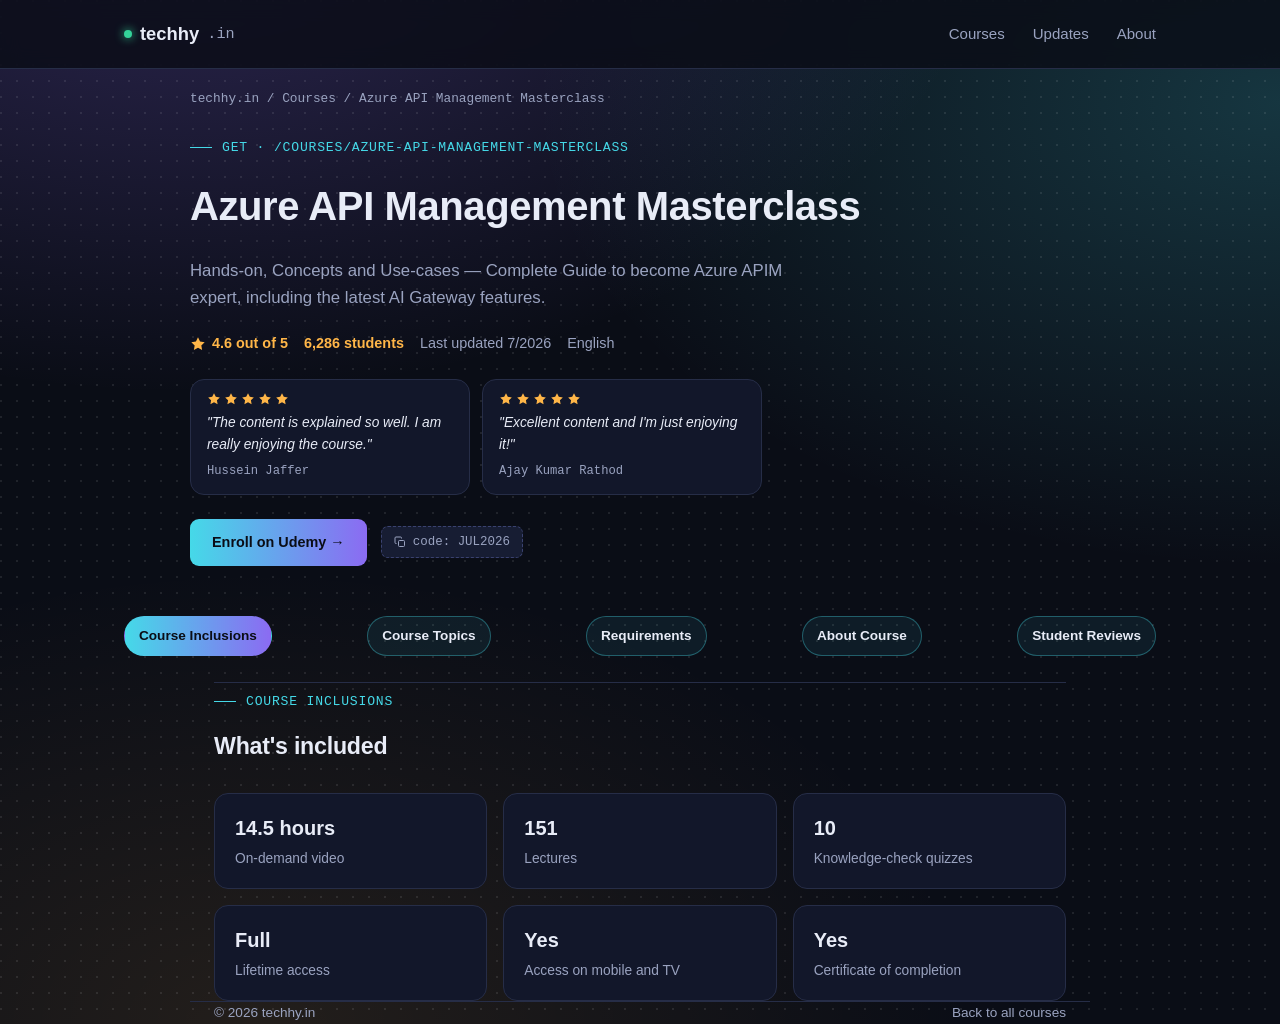
==== courses/azure-api-management-masterclass/index.html @ 26bc7f5a "Improved sub-section UX" ====
<!DOCTYPE html>
<html lang="en">
<head>
<meta charset="UTF-8">
<meta name="viewport" content="width=device-width, initial-scale=1.0">
<title>Azure API Management Masterclass — techhy.in</title>
<meta name="description" content="Hands-on, concepts and use-cases — a complete guide to becoming an Azure APIM expert, including the latest AI Gateway features. 14.5 hours, 151 lectures.">
<meta http-equiv="Content-Security-Policy" content="default-src 'self'; img-src 'self' data:; style-src 'self' 'unsafe-inline' https://fonts.googleapis.com; font-src https://fonts.gstatic.com; script-src 'self'; connect-src 'self' https://formspree.io; form-action 'self' https://formspree.io; frame-ancestors 'none'; base-uri 'self';">
<link rel="preconnect" href="https://fonts.googleapis.com">
<link rel="preconnect" href="https://fonts.gstatic.com" crossorigin>
<link href="https://fonts.googleapis.com/css2?family=Space+Grotesk:wght@500;600;700&family=Inter:wght@400;500;600&family=JetBrains+Mono:wght@400;500;600&display=swap" rel="stylesheet">
<link rel="stylesheet" href="../../assets/course.css">
</head>
<body>

<header>
  <nav class="wrap">
    <a href="../../index.html#top" class="brand"><span class="dot"></span>techhy<span class="path-suffix">.in</span></a>
    <ul class="navlinks">
      <li><a href="../../index.html#courses">Courses</a></li>
      <li><a href="../../index.html#newsletter">Updates</a></li>
      <li><a href="../../index.html#about">About</a></li>
    </ul>
  </nav>
</header>

<div class="wrap breadcrumb">
  <a href="../../index.html">techhy.in</a> / <a href="../../index.html#courses">Courses</a> / Azure API Management Masterclass
</div>

<section class="course-hero wrap">
  <div class="eyebrow">GET · /courses/azure-api-management-masterclass</div>
  <h1>Azure API Management Masterclass</h1>
  <p class="headline">Hands-on, Concepts and Use-cases — Complete Guide to become Azure APIM expert, including the latest AI Gateway features.</p>

  <div class="hero-meta">
    <span class="rating-badge">
      <svg viewBox="0 0 24 24"><path d="M12 2l3.09 6.26L22 9.27l-5 4.87 1.18 6.88L12 17.77l-6.18 3.25L7 14.14 2 9.27l6.91-1.01L12 2z"/></svg>
      4.6 out of 5
    </span>
    <span class="students-badge">6,286 students</span>
    <span>Last updated 7/2026</span>
    <span>English</span>
  </div>

  <div class="hero-reviews">
    <div class="hero-review-chip">
      <div class="review-stars">
        <svg viewBox="0 0 24 24"><path d="M12 2l3.09 6.26L22 9.27l-5 4.87 1.18 6.88L12 17.77l-6.18 3.25L7 14.14 2 9.27l6.91-1.01L12 2z"/></svg>
        <svg viewBox="0 0 24 24"><path d="M12 2l3.09 6.26L22 9.27l-5 4.87 1.18 6.88L12 17.77l-6.18 3.25L7 14.14 2 9.27l6.91-1.01L12 2z"/></svg>
        <svg viewBox="0 0 24 24"><path d="M12 2l3.09 6.26L22 9.27l-5 4.87 1.18 6.88L12 17.77l-6.18 3.25L7 14.14 2 9.27l6.91-1.01L12 2z"/></svg>
        <svg viewBox="0 0 24 24"><path d="M12 2l3.09 6.26L22 9.27l-5 4.87 1.18 6.88L12 17.77l-6.18 3.25L7 14.14 2 9.27l6.91-1.01L12 2z"/></svg>
        <svg viewBox="0 0 24 24"><path d="M12 2l3.09 6.26L22 9.27l-5 4.87 1.18 6.88L12 17.77l-6.18 3.25L7 14.14 2 9.27l6.91-1.01L12 2z"/></svg>
      </div>
      <p class="review-quote">"The content is explained so well. I am really enjoying the course."</p>
      <div class="review-author">Hussein Jaffer</div>
    </div>
    <div class="hero-review-chip">
      <div class="review-stars">
        <svg viewBox="0 0 24 24"><path d="M12 2l3.09 6.26L22 9.27l-5 4.87 1.18 6.88L12 17.77l-6.18 3.25L7 14.14 2 9.27l6.91-1.01L12 2z"/></svg>
        <svg viewBox="0 0 24 24"><path d="M12 2l3.09 6.26L22 9.27l-5 4.87 1.18 6.88L12 17.77l-6.18 3.25L7 14.14 2 9.27l6.91-1.01L12 2z"/></svg>
        <svg viewBox="0 0 24 24"><path d="M12 2l3.09 6.26L22 9.27l-5 4.87 1.18 6.88L12 17.77l-6.18 3.25L7 14.14 2 9.27l6.91-1.01L12 2z"/></svg>
        <svg viewBox="0 0 24 24"><path d="M12 2l3.09 6.26L22 9.27l-5 4.87 1.18 6.88L12 17.77l-6.18 3.25L7 14.14 2 9.27l6.91-1.01L12 2z"/></svg>
        <svg viewBox="0 0 24 24"><path d="M12 2l3.09 6.26L22 9.27l-5 4.87 1.18 6.88L12 17.77l-6.18 3.25L7 14.14 2 9.27l6.91-1.01L12 2z"/></svg>
      </div>
      <p class="review-quote">"Excellent content and I'm just enjoying it!"</p>
      <div class="review-author">Ajay Kumar Rathod</div>
    </div>
  </div>

  <div class="hero-cta">
    <a class="enroll-btn" href="https://udemy.com/azure-api-management-masterclass?couponCode=JUL2026" target="_blank" rel="noopener noreferrer">Enroll on Udemy →</a>
    <button class="coupon-btn" data-copy="JUL2026" type="button" aria-label="Copy coupon code JUL2026">
      <svg viewBox="0 0 24 24" fill="none" stroke="currentColor" stroke-width="2"><rect x="9" y="9" width="12" height="12" rx="2"/><path d="M5 15H4a2 2 0 0 1-2-2V4a2 2 0 0 1 2-2h9a2 2 0 0 1 2 2v1"/></svg>
      code: JUL2026
    </button>
  </div>
</section>

<nav class="quick-links wrap" role="tablist" aria-label="Jump to section">
  <a href="#inclusions" id="tab-inclusions" role="tab" aria-selected="true" data-tab="inclusions">Course Inclusions</a>
  <a href="#content" id="tab-content" role="tab" aria-selected="false" data-tab="content">Course Topics</a>
  <a href="#requirements" id="tab-requirements" role="tab" aria-selected="false" data-tab="requirements">Requirements</a>
  <a href="#description" id="tab-description" role="tab" aria-selected="false" data-tab="description">About Course</a>
  <a href="#reviews" id="tab-reviews" role="tab" aria-selected="false" data-tab="reviews">Student Reviews</a>
</nav>

<div class="wrap"><hr class="section-divider"></div>

<section class="wrap tab-panel" id="inclusions" role="tabpanel" aria-labelledby="tab-inclusions">
  <div class="section-head">
    <div class="eyebrow">course inclusions</div>
    <h2>What's included</h2>
  </div>
  <div class="inclusion-grid">
    <div class="inclusion-card"><div class="value">14.5 hours</div><div class="label">On-demand video</div></div>
    <div class="inclusion-card"><div class="value">151</div><div class="label">Lectures</div></div>
    <div class="inclusion-card"><div class="value">10</div><div class="label">Knowledge-check quizzes</div></div>
    <div class="inclusion-card"><div class="value">Full</div><div class="label">Lifetime access</div></div>
    <div class="inclusion-card"><div class="value">Yes</div><div class="label">Access on mobile and TV</div></div>
    <div class="inclusion-card"><div class="value">Yes</div><div class="label">Certificate of completion</div></div>
  </div>
</section>

<div class="wrap tab-divider"><hr class="section-divider"></div>

<section class="wrap tab-panel" id="content" role="tabpanel" aria-labelledby="tab-content">
  <div class="section-head">
    <div class="eyebrow">course content</div>
    <h2>What you'll go through</h2>
  </div>
  <div class="curriculum-summary">14 sections · 151 lectures · 14.5 hours total length</div>

  <div class="curriculum-list">

    <details class="curriculum-section">
      <summary><span class="title">Course Introduction and Azure Basics</span> <span class="meta">8 lectures · 19min</span></summary>
      <ul class="lecture-list">
        <li><span class="lecture-name">Course Introduction</span><span class="lecture-time">2:26</span></li>
        <li><span class="lecture-name">Slide Downloads</span><span class="lecture-time">0:03</span></li>
        <li><span class="lecture-name">Navigate the course your way</span><span class="lecture-time">1:45</span></li>
        <li><span class="lecture-name">Udemy Player</span><span class="lecture-time">0:45</span></li>
        <li><span class="lecture-name">Azure Basics - Regions and Availability Zones</span><span class="lecture-time">3:19</span></li>
        <li><span class="lecture-name">Azure Resource Hierarchy</span><span class="lecture-time">1:46</span></li>
        <li><span class="lecture-name">Optimize Cloud Costs</span><span class="lecture-time">2:57</span></li>
        <li><span class="lecture-name">Sign up to Azure, set up access and budgets (IMPORTANT)</span><span class="lecture-time">5:31</span></li>
        <li><span class="lecture-name">Knowledge Check: Azure Basics</span><span class="lecture-time">Quiz</span></li>
      </ul>
    </details>

    <details class="curriculum-section">
      <summary><span class="title">API Fundamentals [Optional]</span> <span class="meta">13 lectures · 51min</span></summary>
      <ul class="lecture-list">
        <li><span class="lecture-name">Definition and Analogy</span><span class="lecture-time">3:28</span></li>
        <li><span class="lecture-name">API Vs Web Service</span><span class="lecture-time">1:27</span></li>
        <li><span class="lecture-name">API Types</span><span class="lecture-time">5:13</span></li>
        <li><span class="lecture-name">API Examples</span><span class="lecture-time">2:07</span></li>
        <li><span class="lecture-name">Postman Demo and API Terminologies</span><span class="lecture-time">8:32</span></li>
        <li><span class="lecture-name">HTTP Methods and Idempotence</span><span class="lecture-time">9:08</span></li>
        <li><span class="lecture-name">HTTP Method Comparison</span><span class="lecture-time">1:33</span></li>
        <li><span class="lecture-name">HTTP Status Codes</span><span class="lecture-time">2:37</span></li>
        <li><span class="lecture-name">Understanding REST</span><span class="lecture-time">5:08</span></li>
        <li><span class="lecture-name">[Optional] Generate Google Maps API Key on GCP</span><span class="lecture-time">1:24</span></li>
        <li><span class="lecture-name">Exploring Google Maps API</span><span class="lecture-time">8:04</span></li>
        <li><span class="lecture-name">API Lifecycle and Benefits</span><span class="lecture-time">1:38</span></li>
        <li><span class="lecture-name">Section Summary</span><span class="lecture-time">0:43</span></li>
        <li><span class="lecture-name">Knowledge Check: API Basics</span><span class="lecture-time">Quiz</span></li>
      </ul>
    </details>

    <details class="curriculum-section">
      <summary><span class="title">Getting started with Azure API Management</span> <span class="meta">15 lectures · 1hr 18min</span></summary>
      <ul class="lecture-list">
        <li><span class="lecture-name">Azure APIM Components</span><span class="lecture-time">3:32</span></li>
        <li><span class="lecture-name">Why to use API Management?</span><span class="lecture-time">3:10</span></li>
        <li><span class="lecture-name">Create Azure APIM Service</span><span class="lecture-time">3:57</span></li>
        <li><span class="lecture-name">Import and test our first API</span><span class="lecture-time">5:32</span></li>
        <li><span class="lecture-name">IMPORTANT UPDATE on Demo Conference</span><span class="lecture-time">4:18</span></li>
        <li><span class="lecture-name">API Subscriptions and Products</span><span class="lecture-time">10:43</span></li>
        <li><span class="lecture-name">Explore Products, Operations and Definitions</span><span class="lecture-time">5:58</span></li>
        <li><span class="lecture-name">Design-first approach with Petstore Swagger Specs</span><span class="lecture-time">8:53</span></li>
        <li><span class="lecture-name">Mock API Response</span><span class="lecture-time">4:26</span></li>
        <li><span class="lecture-name">API Revisions</span><span class="lecture-time">3:07</span></li>
        <li><span class="lecture-name">API Versions (...and how is it different from Revisions?)</span><span class="lecture-time">5:26</span></li>
        <li><span class="lecture-name">APIM Pricing Tiers</span><span class="lecture-time">2:52</span></li>
        <li><span class="lecture-name">RBAC - Role Based Access Control</span><span class="lecture-time">3:24</span></li>
        <li><span class="lecture-name">Managed Identity (System-assigned & User-defined)</span><span class="lecture-time">8:00</span></li>
        <li><span class="lecture-name">APIM Workspaces</span><span class="lecture-time">4:54</span></li>
        <li><span class="lecture-name">Knowledge Check: API Management Fundamentals</span><span class="lecture-time">Quiz</span></li>
      </ul>
    </details>

    <details class="curriculum-section">
      <summary><span class="title">Backends, Policy Scopes, Debugging, Caching, Exporting</span> <span class="meta">17 lectures · 1hr 39min</span></summary>
      <ul class="lecture-list">
        <li><span class="lecture-name">Key Vault Creation Demo</span><span class="lecture-time">1:53</span></li>
        <li><span class="lecture-name">Named Values, Key Vault, Backend</span><span class="lecture-time">7:38</span></li>
        <li><span class="lecture-name">Backend config for Basic Auth</span><span class="lecture-time">2:13</span></li>
        <li><span class="lecture-name">Add API Manually</span><span class="lecture-time">5:39</span></li>
        <li><span class="lecture-name">Policies: Scopes and inheritance</span><span class="lecture-time">7:22</span></li>
        <li><span class="lecture-name">Policies: Coding basics</span><span class="lecture-time">4:23</span></li>
        <li><span class="lecture-name">Azure CLI, VS Code and Power Shell for APIM</span><span class="lecture-time">6:35</span></li>
        <li><span class="lecture-name">Importing App Service</span><span class="lecture-time">3:56</span></li>
        <li><span class="lecture-name">Importing SOAP API</span><span class="lecture-time">5:31</span></li>
        <li><span class="lecture-name">Importing Azure Functions</span><span class="lecture-time">6:26</span></li>
        <li><span class="lecture-name">Importing Logic App</span><span class="lecture-time">3:24</span></li>
        <li><span class="lecture-name">Debugging with Legacy Tracing</span><span class="lecture-time">11:33</span></li>
        <li><span class="lecture-name">Debugging with Advanced Tracing</span><span class="lecture-time">9:59</span></li>
        <li><span class="lecture-name">Caching - Internal Cache</span><span class="lecture-time">6:15</span></li>
        <li><span class="lecture-name">Caching - External Redis Cache with Advanced Caching Policy</span><span class="lecture-time">13:09</span></li>
        <li><span class="lecture-name">Export APIs</span><span class="lecture-time">2:12</span></li>
        <li><span class="lecture-name">Celebrate your milestone!!</span><span class="lecture-time">0:37</span></li>
        <li><span class="lecture-name">Knowledge Check: API Management Modern Features</span><span class="lecture-time">Quiz</span></li>
      </ul>
    </details>

    <details class="curriculum-section">
      <summary><span class="title">API Security and Developer Portal</span> <span class="meta">18 lectures · 1hr 52min</span></summary>
      <ul class="lecture-list">
        <li><span class="lecture-name">Refresher - Understand OAuth2 Flows</span><span class="lecture-time">7:41</span></li>
        <li><span class="lecture-name">Roadmap to Azure AD Setup Part1</span><span class="lecture-time">5:57</span></li>
        <li><span class="lecture-name">Roadmap to Azure AD Setup Part2</span><span class="lecture-time">4:50</span></li>
        <li><span class="lecture-name">Secure API with JWT using Entra ID (Azure AD)</span><span class="lecture-time">14:08</span></li>
        <li><span class="lecture-name">Developer Portal - Essential Setup in under 15 minutes!</span><span class="lecture-time">12:03</span></li>
        <li><span class="lecture-name">Developer Portal - Access Control</span><span class="lecture-time">2:54</span></li>
        <li><span class="lecture-name">Roadmap to OAuth2 Server Config for Test Console</span><span class="lecture-time">4:32</span></li>
        <li><span class="lecture-name">Azure AD as OAuth2 Server for Test Console</span><span class="lecture-time">6:33</span></li>
        <li><span class="lecture-name">Azure AD B2C as OAuth2 Server for Test Console</span><span class="lecture-time">12:49</span></li>
        <li><span class="lecture-name">Roadmap to OAuth2 Identities for Developer Portal</span><span class="lecture-time">3:12</span></li>
        <li><span class="lecture-name">External User Sign-up/Sign-In with AD B2C Identity</span><span class="lecture-time">9:11</span></li>
        <li><span class="lecture-name">Sign-In with Azure AD Identity</span><span class="lecture-time">5:38</span></li>
        <li><span class="lecture-name">OAuth2 Conclusion: Our Use-Cases and real-world examples</span><span class="lecture-time">1:55</span></li>
        <li><span class="lecture-name">Remove/Mask sensitive information</span><span class="lecture-time">2:46</span></li>
        <li><span class="lecture-name">Client Certificate Authentication - with Backend & APIM</span><span class="lecture-time">9:16</span></li>
        <li><span class="lecture-name">Basic Authentication - with Backend & APIM</span><span class="lecture-time">3:21</span></li>
        <li><span class="lecture-name">CORS in action</span><span class="lecture-time">3:25</span></li>
        <li><span class="lecture-name">API Defender, Protocols & Ciphers</span><span class="lecture-time">1:38</span></li>
        <li><span class="lecture-name">Knowledge Check: Security and Developer Portal</span><span class="lecture-time">Quiz</span></li>
      </ul>
    </details>

    <details class="curriculum-section">
      <summary><span class="title">[NEW] Load Balancers, Circuit Breakers, Credentials Manager</span> <span class="meta">6 lectures · 44min</span></summary>
      <ul class="lecture-list">
        <li><span class="lecture-name">Load Balancer and Circuit Breaker Intro</span><span class="lecture-time">4:46</span></li>
        <li><span class="lecture-name">Create Backend Load Balancer</span><span class="lecture-time">9:48</span></li>
        <li><span class="lecture-name">Create Backend Circuit Breaker</span><span class="lecture-time">6:25</span></li>
        <li><span class="lecture-name">Credential Manager and Microsoft Graph Intro</span><span class="lecture-time">7:36</span></li>
        <li><span class="lecture-name">Configure Credentials Manager</span><span class="lecture-time">7:36</span></li>
        <li><span class="lecture-name">Microsoft Graph as Backend API</span><span class="lecture-time">8:06</span></li>
      </ul>
    </details>

    <details class="curriculum-section">
      <summary><span class="title">Networking</span> <span class="meta">9 lectures · 57min</span></summary>
      <ul class="lecture-list">
        <li><span class="lecture-name">Overview - Networking options illustrated</span><span class="lecture-time">11:03</span></li>
        <li><span class="lecture-name">Deploy to External VNet</span><span class="lecture-time">9:03</span></li>
        <li><span class="lecture-name">Deploy to Internal VNet</span><span class="lecture-time">10:30</span></li>
        <li><span class="lecture-name">Integrate Application Gateway with Internal VNet</span><span class="lecture-time">8:47</span></li>
        <li><span class="lecture-name">DDoS Protection for APIM</span><span class="lecture-time">3:04</span></li>
        <li><span class="lecture-name">IMPORTANT: Delete DDoS Plan</span><span class="lecture-time">0:10</span></li>
        <li><span class="lecture-name">Private Endpoint for VNet Connectivity</span><span class="lecture-time">6:34</span></li>
        <li><span class="lecture-name">Configure Azure Front Door</span><span class="lecture-time">7:29</span></li>
        <li><span class="lecture-name">Section-6 Cleanup</span><span class="lecture-time">0:26</span></li>
        <li><span class="lecture-name">Knowledge Check: Networking</span><span class="lecture-time">Quiz</span></li>
      </ul>
    </details>

    <details class="curriculum-section">
      <summary><span class="title">APIOps - DevOps for APIs</span> <span class="meta">12 lectures · 1hr 51min</span></summary>
      <ul class="lecture-list">
        <li><span class="lecture-name">APIOps Overview - Scenarios, Architecture & Prerequisites</span><span class="lecture-time">6:55</span></li>
        <li><span class="lecture-name">Initial Workflow Setup for GitHub</span><span class="lecture-time">16:10</span></li>
        <li><span class="lecture-name">Extractor Tool</span><span class="lecture-time">8:03</span></li>
        <li><span class="lecture-name">Publisher Tool</span><span class="lecture-time">6:00</span></li>
        <li><span class="lecture-name">Environment Config - Named Values & Secrets</span><span class="lecture-time">20:53</span></li>
        <li><span class="lecture-name">Environment Config - Backends</span><span class="lecture-time">14:55</span></li>
        <li><span class="lecture-name">Environment Config - Loggers</span><span class="lecture-time">14:06</span></li>
        <li><span class="lecture-name">Environment Config - APIs & Diagnostics</span><span class="lecture-time">8:32</span></li>
        <li><span class="lecture-name">Extractor Config: Extract Specific APIs</span><span class="lecture-time">5:48</span></li>
        <li><span class="lecture-name">APIOps Approach for Multiple Teams</span><span class="lecture-time">3:44</span></li>
        <li><span class="lecture-name">APIOPs for Code-first Scenario using IDE (VSCode)</span><span class="lecture-time">5:57</span></li>
        <li><span class="lecture-name">Section-7 Cleanup</span><span class="lecture-time">0:16</span></li>
        <li><span class="lecture-name">Knowledge Check: APIOps</span><span class="lecture-time">Quiz</span></li>
      </ul>
    </details>

    <details class="curriculum-section">
      <summary><span class="title">Resiliency, Disaster Recovery, Custom Domain</span> <span class="meta">14 lectures · 55min</span></summary>
      <ul class="lecture-list">
        <li><span class="lecture-name">Capacity and Auto-Scaling</span><span class="lecture-time">8:26</span></li>
        <li><span class="lecture-name">Platform Releases and Updates</span><span class="lecture-time">5:25</span></li>
        <li><span class="lecture-name">Fault Tolerance</span><span class="lecture-time">3:20</span></li>
        <li><span class="lecture-name">Zone Redundancy, Multi-region Deployment, Autoscaling</span><span class="lecture-time">7:39</span></li>
        <li><span class="lecture-name">IMPORTANT: DELETE Premium Tier Service</span><span class="lecture-time">0:10</span></li>
        <li><span class="lecture-name">Disaster Recovery (DR)</span><span class="lecture-time">3:03</span></li>
        <li><span class="lecture-name">Postman Collection Download</span><span class="lecture-time">0:08</span></li>
        <li><span class="lecture-name">Azure REST API</span><span class="lecture-time">3:11</span></li>
        <li><span class="lecture-name">Backup APIM Service</span><span class="lecture-time">7:11</span></li>
        <li><span class="lecture-name">Restore APIM Service</span><span class="lecture-time">3:04</span></li>
        <li><span class="lecture-name">Recover deleted service, Compute Platforms</span><span class="lecture-time">5:08</span></li>
        <li><span class="lecture-name">Backend multi-region failover</span><span class="lecture-time">3:06</span></li>
        <li><span class="lecture-name">Custom Domain</span><span class="lecture-time">4:35</span></li>
        <li><span class="lecture-name">Section-8 Cleanup</span><span class="lecture-time">0:07</span></li>
        <li><span class="lecture-name">Knowledge Check: Resiliency, DR and Custom Domain</span><span class="lecture-time">Quiz</span></li>
      </ul>
    </details>

    <details class="curriculum-section">
      <summary><span class="title">API Gateway Containerization with Kubernetes</span> <span class="meta">7 lectures · 38min</span></summary>
      <ul class="lecture-list">
        <li><span class="lecture-name">Overview: Self-hosted Gateway</span><span class="lecture-time">2:17</span></li>
        <li><span class="lecture-name">Container and Kubernetes: Refresher</span><span class="lecture-time">3:31</span></li>
        <li><span class="lecture-name">Run Web Server using Docker: Refresher</span><span class="lecture-time">8:36</span></li>
        <li><span class="lecture-name">Deploy Gateway to Azure Kubernetes Cluster (AKS)</span><span class="lecture-time">9:09</span></li>
        <li><span class="lecture-name">Onboard and test APIs</span><span class="lecture-time">7:45</span></li>
        <li><span class="lecture-name">Support and Shared Responsibilities</span><span class="lecture-time">3:58</span></li>
        <li><span class="lecture-name">Section-9 Cleanup</span><span class="lecture-time">2:25</span></li>
        <li><span class="lecture-name">Knowledge Check: Self-hosted Gateway</span><span class="lecture-time">Quiz</span></li>
      </ul>
    </details>

  </div>
  <p class="curriculum-more">+ 4 more sections (32 more lectures) — <a href="https://udemy.com/azure-api-management-masterclass?couponCode=JUL2026" target="_blank" rel="noopener noreferrer">see the full curriculum on Udemy</a></p>
</section>

<div class="wrap tab-divider"><hr class="section-divider"></div>

<section class="wrap tab-panel" id="requirements" role="tabpanel" aria-labelledby="tab-requirements">
  <div class="section-head">
    <div class="eyebrow">requirements</div>
    <h2>What you need before starting</h2>
  </div>
  <ul class="plain-list">
    <li>Some IT background is recommended, but API/Azure experience is not needed</li>
    <li>This is a low-code cloud service, so coding experience is not required</li>
    <li>Enthusiasm to explore cloud services or learn a new technology</li>
  </ul>
</section>

<div class="wrap tab-divider"><hr class="section-divider"></div>

<section class="wrap tab-panel" id="description" role="tabpanel" aria-labelledby="tab-description">
  <div class="section-head">
    <div class="eyebrow">description</div>
    <h2>About this course</h2>
  </div>
  <div class="desc-content">
    <p><strong>Note that this course doesn't require any prior experience on API, API Gateway or Azure. Necessary basics are covered in the course. Learn the feature-packed Microsoft Azure API Management Service with this HANDS-ON DRIVEN course.</strong></p>
    <p>Azure API Management is Platform-as-a-Service (PaaS) offering from Microsoft which provides <strong>low-code unified cloud platform</strong> for implementing API Gateway on HTTP services and managing complete lifecycle for the APIs.</p>
    <p>This course is carefully structured to make sure it provides a holistic learning journey for ANYONE wanting to explore the numerous configurations, functionalities and use-cases of Azure API Management Service.</p>
    <p><strong>JULY-2026: Major Course Update (22 new lessons) to cover latest AI Gateway, Resiliency and Security Features</strong></p>
    <ul>
      <li>Understand and build your own remote MCP Server from APIs</li>
      <li>Configure and test MCP Server from AI Agents (Cursor, Claude Code)</li>
      <li>Build LLM APIs using new LLM import feature (OpenAI, Gemini, Ollama APIs)</li>
      <li>Improve Resiliency with Load Balancers and Circuit Breakers</li>
      <li>OAuth2 Security required by Backend API? Learn Credential Manager with Microsoft Graph API</li>
      <li>API Centre Customization</li>
      <li>Publishing and exploring API Centre Portal</li>
    </ul>
    <p><strong>New to Azure, Cloud or APIs? No worries.</strong></p>
    <ul>
      <li>Curated for everyone — beginners &amp; experienced</li>
      <li>Covers the necessary Cloud, API and AI fundamentals in dedicated sections and lectures</li>
      <li>Explore Azure APIM essential concepts and features, then organically dive into advanced features and implementations (including AI Gateway) with subsequent sections</li>
    </ul>
    <p><strong>Familiar with Azure and/or APIs but not with API Management? Somewhat familiar with API Management? GOOD!</strong></p>
    <ul>
      <li>Now explore with me all the flavours of this feature-packed API Management Service — go from Beginner/Intermediate to EXPERT!</li>
      <li>To make our APIM Service Implementation and Architecture robust, we'll implement various solutions using other tools and services.</li>
    </ul>
    <p><strong>So join me to implement API Management and also explore some other related services along the way:</strong></p>
    <ul>
      <li>App Registrations, OAuth2 Flows and Azure AD (Microsoft Entra ID) for delegated authentication and security</li>
      <li>Azure Application Gateway, Front Door, Private Endpoint, VNets, NSGs for APIM Networking</li>
      <li>GitHub Actions for APIOps Implementation</li>
      <li>Docker Containers and AKS (Azure Kubernetes Service) for deploying Self-hosted Gateway</li>
      <li>Azure Management REST API for Operations e.g. backup, restore &amp; recovery options</li>
      <li>Azure Key Vault, Managed Identity, Custom Domains, DNS, Blob Storage, VMs etc.</li>
      <li>MCP Servers, OpenAI API, Ollama API, Gemini Interactions API, OpenAI Compatible APIs from Ollama and Gemini</li>
    </ul>
    <p>Microsoft Azure is the fastest growing major Cloud Platform and this API Management offering is one of the most popular and widely used API Management solutions for a variety of IT organizations.</p>
    <p>I've created this course out of my passion for teaching &amp; technology. Having spent 15 years working in enterprise integration and all its flavours (APIs, ETL, EDI, Streaming, MCP, Agent Skills etc.), this service seemed like a good starting point to bring you some crucial aspects of what I've learnt from project implementations in both Integration and Cloud. Happy Learning!!</p>

    <div class="who-for">
      <h3>Who this course is for</h3>
      <ul>
        <li>Software Engineers, Integration Consultants and Technical Leads</li>
        <li>Beginners curious about knowing Cloud, APIs or API Management</li>
        <li>Solutions Architects or Enterprise Architects</li>
        <li>Anyone wanting to broaden their technical horizons</li>
      </ul>
    </div>
  </div>
</section>

<div class="wrap tab-divider"><hr class="section-divider"></div>

<section class="wrap tab-panel" id="reviews" role="tabpanel" aria-labelledby="tab-reviews">
  <div class="section-head">
    <div class="eyebrow">student reviews</div>
    <h2>What students are saying</h2>
    <p>A snapshot from 789 ratings (4.6 average) on Udemy.</p>
  </div>
  <div class="review-grid">
    <div class="review-card">
      <div class="review-stars">
        <svg viewBox="0 0 24 24"><path d="M12 2l3.09 6.26L22 9.27l-5 4.87 1.18 6.88L12 17.77l-6.18 3.25L7 14.14 2 9.27l6.91-1.01L12 2z"/></svg>
        <svg viewBox="0 0 24 24"><path d="M12 2l3.09 6.26L22 9.27l-5 4.87 1.18 6.88L12 17.77l-6.18 3.25L7 14.14 2 9.27l6.91-1.01L12 2z"/></svg>
        <svg viewBox="0 0 24 24"><path d="M12 2l3.09 6.26L22 9.27l-5 4.87 1.18 6.88L12 17.77l-6.18 3.25L7 14.14 2 9.27l6.91-1.01L12 2z"/></svg>
        <svg viewBox="0 0 24 24"><path d="M12 2l3.09 6.26L22 9.27l-5 4.87 1.18 6.88L12 17.77l-6.18 3.25L7 14.14 2 9.27l6.91-1.01L12 2z"/></svg>
        <svg viewBox="0 0 24 24"><path d="M12 2l3.09 6.26L22 9.27l-5 4.87 1.18 6.88L12 17.77l-6.18 3.25L7 14.14 2 9.27l6.91-1.01L12 2z"/></svg>
      </div>
      <p class="review-quote">"Very good teaching."</p>
      <div class="review-author">So Young Yoon · Udemy student</div>
    </div>
    <div class="review-card">
      <div class="review-stars">
        <svg viewBox="0 0 24 24"><path d="M12 2l3.09 6.26L22 9.27l-5 4.87 1.18 6.88L12 17.77l-6.18 3.25L7 14.14 2 9.27l6.91-1.01L12 2z"/></svg>
        <svg viewBox="0 0 24 24"><path d="M12 2l3.09 6.26L22 9.27l-5 4.87 1.18 6.88L12 17.77l-6.18 3.25L7 14.14 2 9.27l6.91-1.01L12 2z"/></svg>
        <svg viewBox="0 0 24 24"><path d="M12 2l3.09 6.26L22 9.27l-5 4.87 1.18 6.88L12 17.77l-6.18 3.25L7 14.14 2 9.27l6.91-1.01L12 2z"/></svg>
        <svg viewBox="0 0 24 24"><path d="M12 2l3.09 6.26L22 9.27l-5 4.87 1.18 6.88L12 17.77l-6.18 3.25L7 14.14 2 9.27l6.91-1.01L12 2z"/></svg>
        <svg viewBox="0 0 24 24"><path d="M12 2l3.09 6.26L22 9.27l-5 4.87 1.18 6.88L12 17.77l-6.18 3.25L7 14.14 2 9.27l6.91-1.01L12 2z"/></svg>
      </div>
      <p class="review-quote">"Very detailed!"</p>
      <div class="review-author">Luis Alberto Reynoso · Udemy student</div>
    </div>
    <div class="review-card">
      <div class="review-stars">
        <svg viewBox="0 0 24 24"><path d="M12 2l3.09 6.26L22 9.27l-5 4.87 1.18 6.88L12 17.77l-6.18 3.25L7 14.14 2 9.27l6.91-1.01L12 2z"/></svg>
        <svg viewBox="0 0 24 24"><path d="M12 2l3.09 6.26L22 9.27l-5 4.87 1.18 6.88L12 17.77l-6.18 3.25L7 14.14 2 9.27l6.91-1.01L12 2z"/></svg>
        <svg viewBox="0 0 24 24"><path d="M12 2l3.09 6.26L22 9.27l-5 4.87 1.18 6.88L12 17.77l-6.18 3.25L7 14.14 2 9.27l6.91-1.01L12 2z"/></svg>
        <svg viewBox="0 0 24 24"><path d="M12 2l3.09 6.26L22 9.27l-5 4.87 1.18 6.88L12 17.77l-6.18 3.25L7 14.14 2 9.27l6.91-1.01L12 2z"/></svg>
        <svg viewBox="0 0 24 24"><path d="M12 2l3.09 6.26L22 9.27l-5 4.87 1.18 6.88L12 17.77l-6.18 3.25L7 14.14 2 9.27l6.91-1.01L12 2z"/></svg>
      </div>
      <p class="review-quote">"Informative lectures."</p>
      <div class="review-author">V RajeshKumar · Udemy student</div>
    </div>
  </div>
</section>

<footer class="wrap">
  <span>© <span id="year"></span> techhy.in</span>
  <span><a href="../../index.html">Back to all courses</a></span>
</footer>

<script src="../../assets/main.js" defer></script>

</body>
</html>
---- assets/course.css ----
/* techhy.in — shared styles for course detail pages */

:root{
  --bg:#0a0d16;
  --panel:#12172a;
  --panel-2:#171d33;
  --border:#262d47;
  --text:#e8ecf7;
  --text-dim:#9aa3c0;
  --cyan:#45d9e8;
  --violet:#8b6bf2;
  --amber:#ffb648;
  --get:#34d399;
  --radius:14px;
}
*{box-sizing:border-box;}
html{scroll-behavior:smooth;}
@media (prefers-reduced-motion: reduce){
  html{scroll-behavior:auto;}
  *{animation-duration:0.001ms !important; transition-duration:0.001ms !important;}
}
body{
  margin:0;
  background:
    radial-gradient(circle at 1px 1px, rgba(255,255,255,0.09) 1.2px, transparent 0) 0 0/16px 16px,
    radial-gradient(ellipse 1300px 800px at 15% -10%, rgba(139,107,242,0.28), transparent 62%),
    radial-gradient(ellipse 1200px 750px at 100% 10%, rgba(69,217,232,0.20), transparent 62%),
    radial-gradient(ellipse 1100px 700px at 20% 100%, rgba(255,182,72,0.10), transparent 65%),
    var(--bg);
  color:var(--text);
  font-family:'Inter', sans-serif;
  line-height:1.6;
  -webkit-font-smoothing:antialiased;
}
h1,h2,h3{
  font-family:'Space Grotesk', sans-serif;
  margin:0 0 0.5em 0;
  letter-spacing:-0.01em;
}
a{color:inherit;}
.mono{font-family:'JetBrains Mono', monospace;}
.wrap{max-width:900px; margin:0 auto; padding:0 24px;}

:focus-visible{
  outline:2px solid var(--cyan);
  outline-offset:3px;
  border-radius:4px;
}

/* NAV (shared with home) */
header{
  position:sticky; top:0; z-index:20;
  background:rgba(10,13,22,0.82);
  backdrop-filter:blur(10px);
  border-bottom:1px solid var(--border);
}
nav.wrap{
  max-width:1080px;
  display:flex; align-items:center; justify-content:space-between;
  height:68px;
}
.brand{
  font-family:'Space Grotesk', sans-serif;
  font-weight:700; font-size:1.15rem;
  text-decoration:none;
  display:flex; align-items:center; gap:8px;
}
.brand .dot{
  width:8px; height:8px; border-radius:50%;
  background:var(--get);
  box-shadow:0 0 10px var(--get);
  flex-shrink:0;
}
.brand .path-suffix{ color:var(--text-dim); font-family:'JetBrains Mono',monospace; font-weight:400; font-size:0.95rem;}
.navlinks{display:flex; gap:28px; list-style:none; margin:0; padding:0;}
.navlinks a{
  text-decoration:none; color:var(--text-dim); font-size:0.94rem; font-weight:500;
  transition:color 0.15s ease;
}
.navlinks a:hover{color:var(--text);}

/* BREADCRUMB */
.breadcrumb{
  padding:20px 0 0;
  font-family:'JetBrains Mono', monospace;
  font-size:0.8rem;
  color:var(--text-dim);
}
.breadcrumb a{text-decoration:none; color:var(--text-dim); transition:color 0.15s ease;}
.breadcrumb a:hover{color:var(--cyan);}

/* COURSE HERO */
.course-hero{padding:28px 0 40px;}
.eyebrow{
  font-family:'JetBrains Mono', monospace;
  color:var(--cyan);
  font-size:0.82rem;
  letter-spacing:0.06em;
  text-transform:uppercase;
  margin-bottom:16px;
  display:flex; align-items:center; gap:10px;
}
.eyebrow::before{
  content:"";
  width:22px; height:1px; background:var(--cyan);
  display:inline-block;
}
.course-hero h1{
  font-size:clamp(1.7rem, 4vw, 2.5rem);
  max-width:760px;
  font-weight:700;
}
.course-hero .headline{
  color:var(--text-dim);
  font-size:1.05rem;
  max-width:640px;
  margin-bottom:20px;
}
.hero-meta{
  display:flex; flex-wrap:wrap; align-items:center; gap:16px;
  margin-bottom:24px;
  font-size:0.9rem;
  color:var(--text-dim);
}
.rating-badge{
  display:inline-flex; align-items:center; gap:6px;
  color:var(--amber);
  font-weight:600;
}
.rating-badge svg{width:16px; height:16px; fill:var(--amber);}
.students-badge{
  color:var(--amber);
  font-weight:700;
}
.hero-reviews{
  display:flex; flex-wrap:wrap; gap:12px;
  margin-bottom:24px;
}
.hero-review-chip{
  display:flex; flex-direction:column; gap:6px;
  background:var(--panel);
  border:1px solid var(--border);
  border-radius:var(--radius);
  padding:12px 16px;
  max-width:280px;
}
.hero-review-chip .review-stars{margin-bottom:0;}
.hero-review-chip .review-quote{
  font-size:0.86rem;
  margin:0;
}
.hero-review-chip .review-author{font-size:0.76rem;}
.hero-cta{display:flex; align-items:center; gap:14px; flex-wrap:wrap;}
.enroll-btn{
  display:inline-flex; align-items:center; gap:8px;
  background:linear-gradient(90deg, var(--cyan), var(--violet));
  color:#0a0d16;
  font-weight:600;
  font-size:0.9rem;
  padding:12px 22px;
  border-radius:9px;
  text-decoration:none;
  white-space:nowrap;
  transition:filter 0.15s ease, transform 0.15s ease;
}
.enroll-btn:hover{filter:brightness(1.08); transform:translateY(-1px);}
.coupon-btn{
  display:inline-flex; align-items:center; gap:7px;
  background:var(--panel-2);
  border:1px dashed #3a4270;
  color:var(--text-dim);
  font-family:'JetBrains Mono', monospace;
  font-size:0.78rem;
  padding:8px 12px;
  border-radius:7px;
  cursor:pointer;
}
.coupon-btn:hover{color:var(--text); border-color:var(--cyan);}
.coupon-btn svg{width:12px; height:12px; flex-shrink:0;}

/* SECTIONS */
section{padding:56px 0; scroll-margin-top:88px;}
.section-divider{
  border:none;
  border-top:1px solid var(--border);
  margin:8px 0;
}
.section-head{margin-bottom:28px;}
.section-head h2{font-size:1.45rem;}
.section-head p{color:var(--text-dim); max-width:600px; margin:8px 0 0;}

/* QUICK LINKS */
.quick-links{
  display:flex; flex-wrap:wrap; gap:10px;
  padding:0 24px 8px;
}
.quick-links a{
  display:inline-flex; align-items:center;
  background:rgba(69,217,232,0.08);
  border:1px solid rgba(69,217,232,0.35);
  color:var(--text);
  font-size:0.85rem;
  font-weight:600;
  padding:8px 14px;
  border-radius:20px;
  text-decoration:none;
  transition:background 0.15s ease, border-color 0.15s ease, transform 0.15s ease;
}
.quick-links a:hover{
  background:linear-gradient(90deg, var(--cyan), var(--violet));
  border-color:transparent;
  color:#0a0d16;
  transform:translateY(-1px);
}
.quick-links a[aria-selected="true"]{
  background:linear-gradient(90deg, var(--cyan), var(--violet));
  border-color:transparent;
  color:#0a0d16;
}

/* TAB PANELS (JS-enhanced quick links) */
.js-tabs .tab-panel{display:none;}
.js-tabs .tab-panel.active{display:block;}
.js-tabs .tab-divider{display:none;}

/* INCLUSIONS */
.inclusion-grid{
  display:grid;
  grid-template-columns:repeat(auto-fit, minmax(220px, 1fr));
  gap:16px;
}
.inclusion-card{
  background:var(--panel);
  border:1px solid var(--border);
  border-radius:var(--radius);
  padding:18px 20px;
}
.inclusion-card .value{
  font-family:'Space Grotesk', sans-serif;
  font-weight:700;
  font-size:1.25rem;
  color:var(--text);
  margin-bottom:4px;
}
.inclusion-card .label{
  color:var(--text-dim);
  font-size:0.86rem;
}

/* CURRICULUM */
.curriculum-summary{
  font-family:'JetBrains Mono', monospace;
  font-size:0.85rem;
  color:var(--text-dim);
  margin-bottom:18px;
}
.curriculum-list{display:flex; flex-direction:column; gap:10px;}
.curriculum-section{
  background:var(--panel);
  border:1px solid var(--border);
  border-radius:var(--radius);
  overflow:hidden;
}
.curriculum-section summary{
  cursor:pointer;
  list-style:none;
  padding:16px 20px;
  display:grid;
  grid-template-columns:1fr auto auto;
  align-items:center;
  gap:12px;
  font-weight:600;
  font-size:0.96rem;
}
.curriculum-section summary::-webkit-details-marker{display:none;}
.curriculum-section summary .title{min-width:0;}
.curriculum-section summary .meta{
  color:var(--text-dim);
  font-family:'JetBrains Mono', monospace;
  font-size:0.78rem;
  font-weight:400;
  white-space:nowrap;
  text-align:right;
}
.curriculum-section summary::after{
  content:"+";
  font-family:'JetBrains Mono', monospace;
  color:var(--cyan);
  font-size:1.1rem;
  flex-shrink:0;
}
.curriculum-section[open] summary::after{content:"–";}
.lecture-list{
  list-style:none;
  margin:0;
  padding:0 20px 16px;
  border-top:1px solid var(--border);
}
.lecture-list li{
  display:grid;
  grid-template-columns:1fr auto;
  align-items:baseline;
  gap:12px;
  padding:9px 0;
  border-bottom:1px solid rgba(38,45,71,0.6);
  font-size:0.88rem;
  color:var(--text-dim);
}
.lecture-list li:last-child{border-bottom:none;}
.lecture-list .lecture-name{color:var(--text); min-width:0;}
.lecture-list .lecture-time{
  font-family:'JetBrains Mono', monospace;
  font-size:0.78rem;
  white-space:nowrap;
  text-align:right;
}
.curriculum-more{
  text-align:center;
  color:var(--text-dim);
  font-size:0.88rem;
  padding:6px 0 0;
}
.curriculum-more a{color:var(--cyan); text-decoration:none;}
.curriculum-more a:hover{text-decoration:underline;}

/* REQUIREMENTS */
.plain-list{
  list-style:none;
  margin:0; padding:0;
  display:flex; flex-direction:column; gap:10px;
}
.plain-list li{
  position:relative;
  padding-left:22px;
  color:var(--text-dim);
  font-size:0.95rem;
}
.plain-list li::before{
  content:"—";
  position:absolute; left:0; top:0;
  color:var(--cyan);
}

/* DESCRIPTION */
.desc-content{color:var(--text-dim); font-size:0.96rem; max-width:720px;}
.desc-content p{margin:0 0 14px;}
.desc-content strong{color:var(--text);}
.desc-content ul{margin:0 0 14px; padding-left:20px;}
.desc-content li{margin-bottom:6px;}
.who-for{
  margin-top:24px;
  padding-top:20px;
  border-top:1px solid var(--border);
}
.who-for h3{font-size:1.05rem; margin-bottom:12px;}

/* REVIEWS */
.review-grid{
  display:grid;
  grid-template-columns:repeat(auto-fit, minmax(240px, 1fr));
  gap:16px;
}
.review-card{
  background:var(--panel);
  border:1px solid var(--border);
  border-radius:var(--radius);
  padding:20px;
}
.review-stars{
  display:flex; gap:3px;
  color:var(--amber);
  margin-bottom:10px;
}
.review-stars svg{width:14px; height:14px; fill:var(--amber);}
.review-quote{color:var(--text); font-size:0.92rem; margin:0 0 14px; font-style:italic;}
.review-author{color:var(--text-dim); font-size:0.82rem; font-family:'JetBrains Mono', monospace;}

/* FOOTER */
footer{
  border-top:1px solid var(--border);
  padding:32px 0;
  color:var(--text-dim);
  font-size:0.85rem;
  display:flex; justify-content:space-between; align-items:center;
  flex-wrap:wrap; gap:10px;
}
footer .mono{color:#4a5178;}
footer a{color:var(--text-dim); text-decoration:none;}
footer a:hover{color:var(--cyan);}

@media (max-width:640px){
  .hero-cta{flex-direction:column; align-items:flex-start;}
  .lecture-list li{grid-template-columns:1fr; gap:2px;}
  .lecture-list .lecture-time{text-align:left;}
  .curriculum-section summary{grid-template-columns:1fr auto; row-gap:4px;}
  .curriculum-section summary .meta{grid-column:1 / -1; text-align:left;}
}
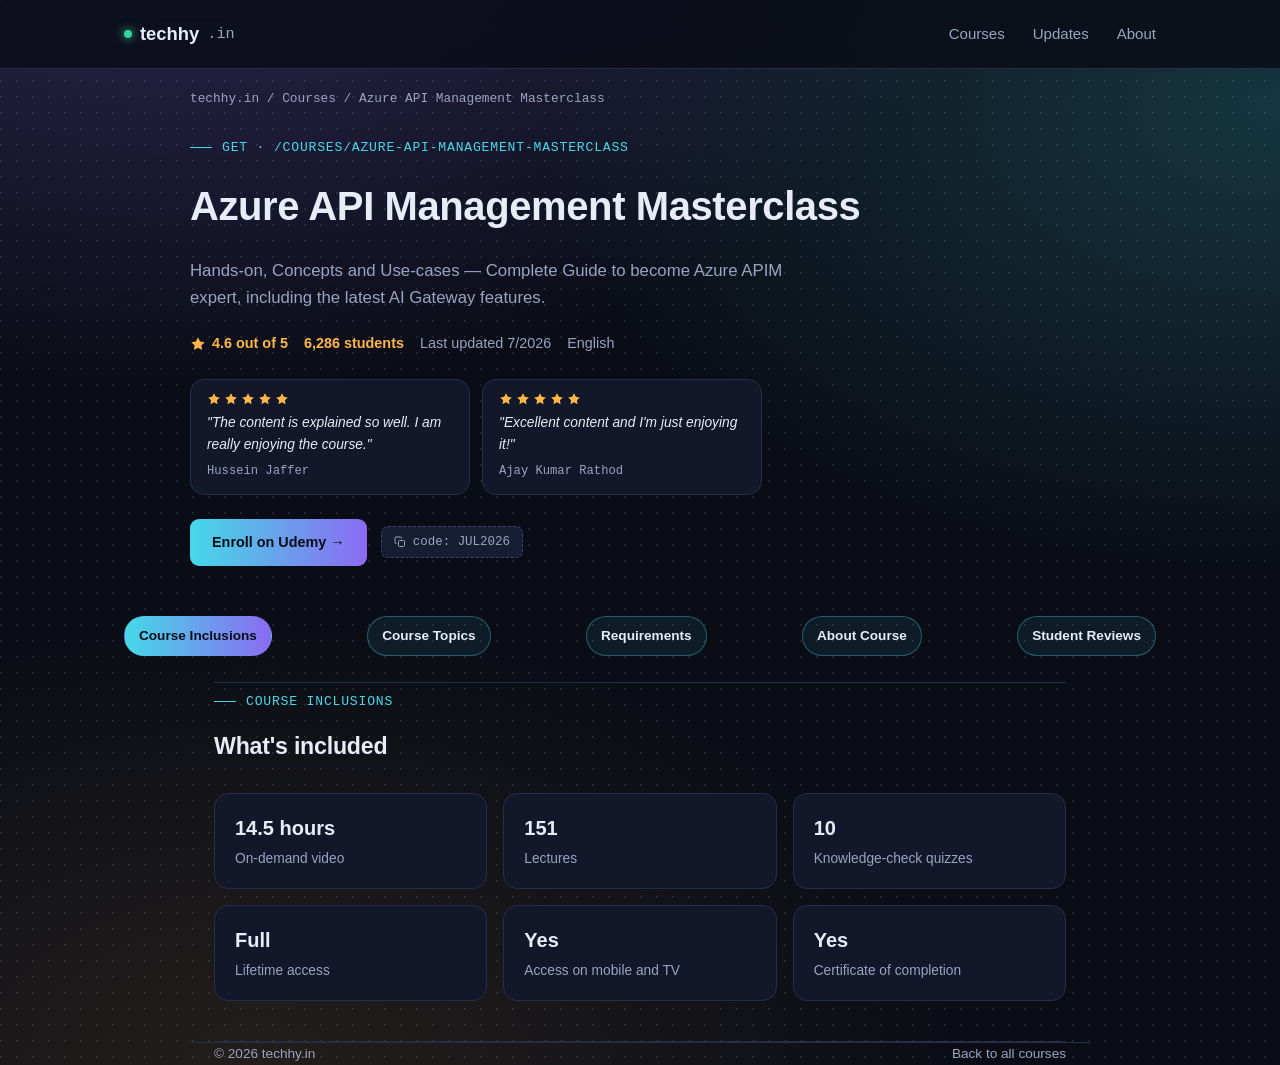
==== commit 651973a1: "fixes for mobile browsers" ====
--- a/courses/azure-api-management-masterclass/index.html
+++ b/courses/azure-api-management-masterclass/index.html
@@ -421,6 +421,8 @@
   </div>
 </section>
 
+<div class="wrap footer-spacer-wrap"><hr class="footer-spacer"></div>
+
 <footer class="wrap">
   <span>© <span id="year"></span> techhy.in</span>
   <span><a href="../../index.html">Back to all courses</a></span>
--- a/assets/course.css
+++ b/assets/course.css
@@ -267,14 +267,16 @@
   padding:16px 20px;
   display:grid;
   grid-template-columns:1fr auto auto;
+  grid-template-areas:"title meta icon";
   align-items:center;
-  gap:12px;
+  column-gap:12px;
   font-weight:600;
   font-size:0.96rem;
 }
 .curriculum-section summary::-webkit-details-marker{display:none;}
-.curriculum-section summary .title{min-width:0;}
+.curriculum-section summary .title{grid-area:title; min-width:0;}
 .curriculum-section summary .meta{
+  grid-area:meta;
   color:var(--text-dim);
   font-family:'JetBrains Mono', monospace;
   font-size:0.78rem;
@@ -283,6 +285,7 @@
   text-align:right;
 }
 .curriculum-section summary::after{
+  grid-area:icon;
   content:"+";
   font-family:'JetBrains Mono', monospace;
   color:var(--cyan);
@@ -376,8 +379,15 @@
 .review-author{color:var(--text-dim); font-size:0.82rem; font-family:'JetBrains Mono', monospace;}
 
 /* FOOTER */
+.footer-spacer{
+  border:none;
+  border-top:1px solid var(--border);
+  margin:0;
+}
+.footer-spacer-wrap{margin-top:40px;}
 footer{
   border-top:1px solid var(--border);
+  margin-top:24px;
   padding:32px 0;
   color:var(--text-dim);
   font-size:0.85rem;
@@ -392,6 +402,12 @@
   .hero-cta{flex-direction:column; align-items:flex-start;}
   .lecture-list li{grid-template-columns:1fr; gap:2px;}
   .lecture-list .lecture-time{text-align:left;}
-  .curriculum-section summary{grid-template-columns:1fr auto; row-gap:4px;}
-  .curriculum-section summary .meta{grid-column:1 / -1; text-align:left;}
-}
+  .curriculum-section summary{
+    grid-template-columns:1fr auto;
+    grid-template-areas:
+      "title icon"
+      "meta  meta";
+    row-gap:4px;
+  }
+  .curriculum-section summary .meta{text-align:left;}
+}
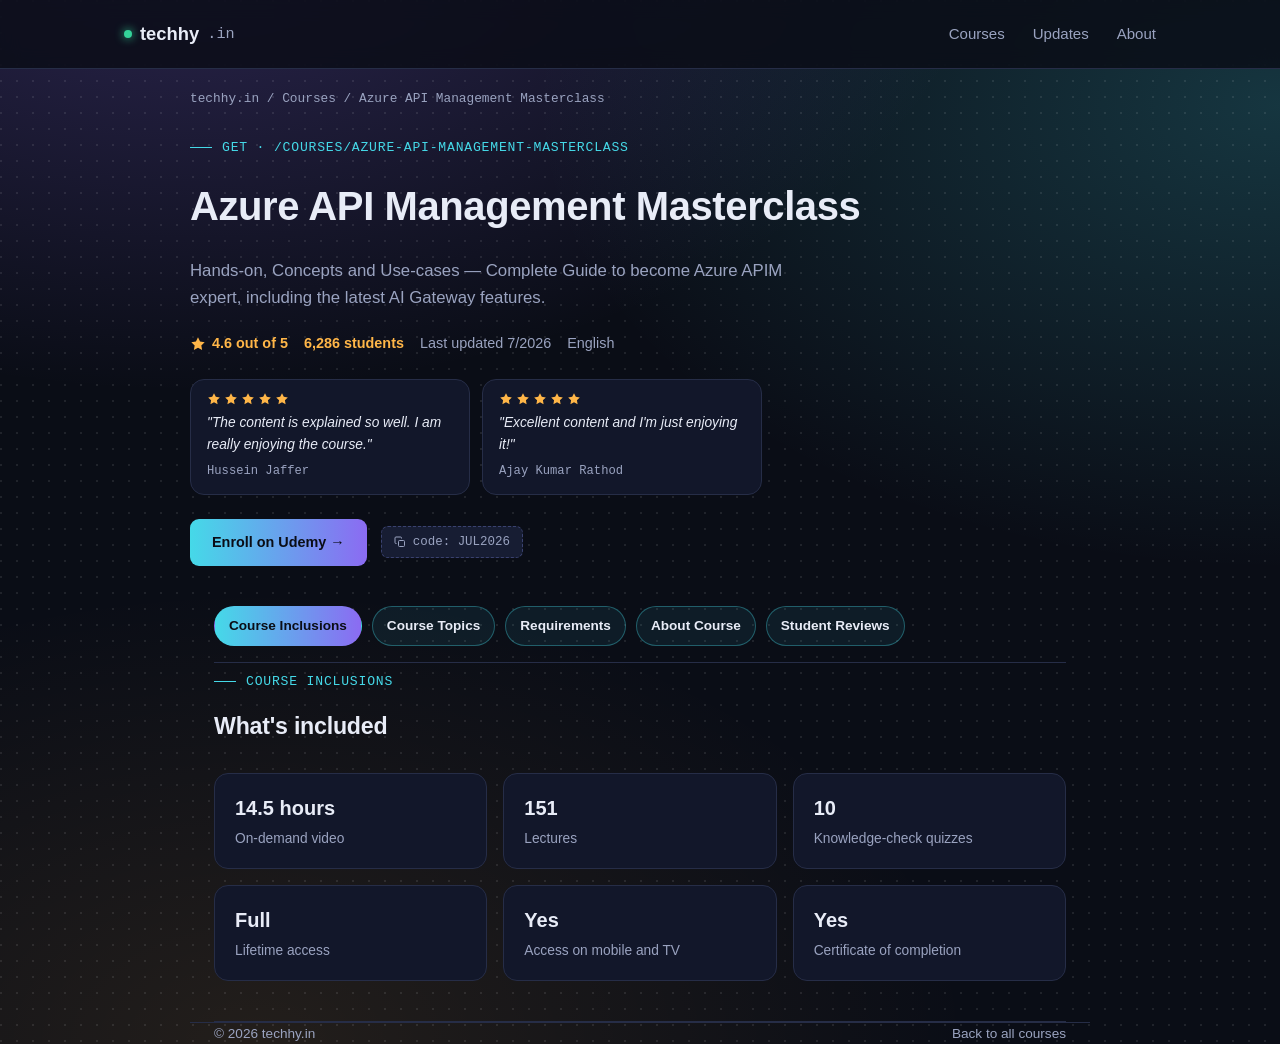
==== commit 3a754851: "fixed .nav coupling for mobile UI" ====
--- a/courses/azure-api-management-masterclass/index.html
+++ b/courses/azure-api-management-masterclass/index.html
@@ -77,7 +77,7 @@
   </div>
 </section>
 
-<nav class="quick-links wrap" role="tablist" aria-label="Jump to section">
+<nav class="quick-links" role="tablist" aria-label="Jump to section">
   <a href="#inclusions" id="tab-inclusions" role="tab" aria-selected="true" data-tab="inclusions">Course Inclusions</a>
   <a href="#content" id="tab-content" role="tab" aria-selected="false" data-tab="content">Course Topics</a>
   <a href="#requirements" id="tab-requirements" role="tab" aria-selected="false" data-tab="requirements">Requirements</a>
--- a/assets/course.css
+++ b/assets/course.css
@@ -192,6 +192,8 @@
 /* QUICK LINKS */
 .quick-links{
   display:flex; flex-wrap:wrap; gap:10px;
+  max-width:900px;
+  margin:0 auto;
   padding:0 24px 8px;
 }
 .quick-links a{
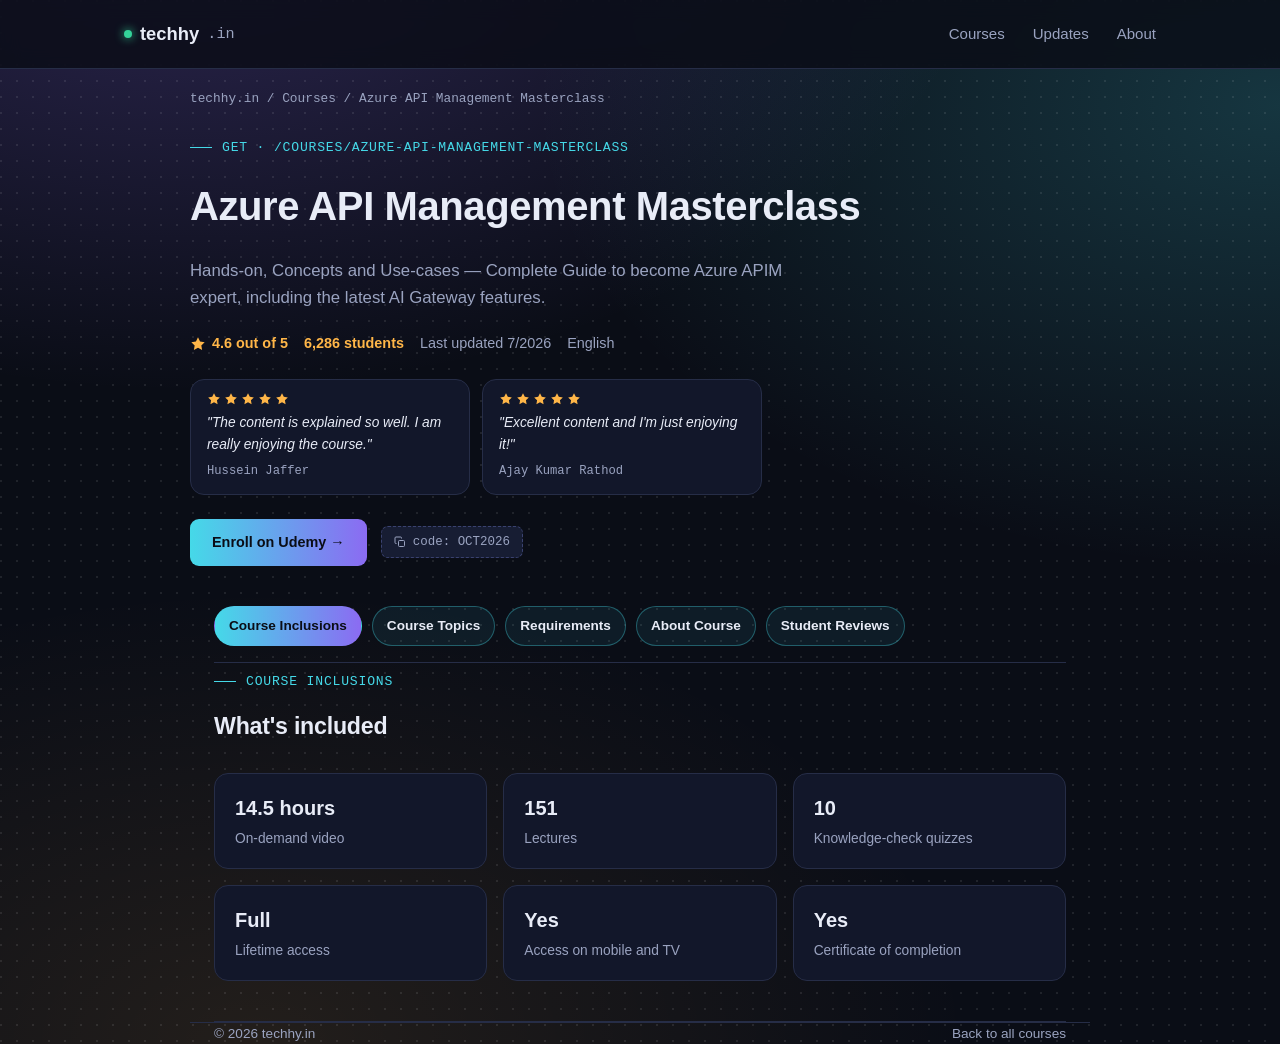
==== commit 8dd4fd90: "updating for MCP course" ====
--- a/courses/azure-api-management-masterclass/index.html
+++ b/courses/azure-api-management-masterclass/index.html
@@ -1,434 +1,621 @@
 <!DOCTYPE html>
 <html lang="en">
+
 <head>
-<meta charset="UTF-8">
-<meta name="viewport" content="width=device-width, initial-scale=1.0">
-<title>Azure API Management Masterclass — techhy.in</title>
-<meta name="description" content="Hands-on, concepts and use-cases — a complete guide to becoming an Azure APIM expert, including the latest AI Gateway features. 14.5 hours, 151 lectures.">
-<meta http-equiv="Content-Security-Policy" content="default-src 'self'; img-src 'self' data:; style-src 'self' 'unsafe-inline' https://fonts.googleapis.com; font-src https://fonts.gstatic.com; script-src 'self'; connect-src 'self' https://formspree.io; form-action 'self' https://formspree.io; frame-ancestors 'none'; base-uri 'self';">
-<link rel="preconnect" href="https://fonts.googleapis.com">
-<link rel="preconnect" href="https://fonts.gstatic.com" crossorigin>
-<link href="https://fonts.googleapis.com/css2?family=Space+Grotesk:wght@500;600;700&family=Inter:wght@400;500;600&family=JetBrains+Mono:wght@400;500;600&display=swap" rel="stylesheet">
-<link rel="stylesheet" href="../../assets/course.css">
+  <meta charset="UTF-8">
+  <meta name="viewport" content="width=device-width, initial-scale=1.0">
+  <title>Azure API Management Masterclass — techhy.in</title>
+  <meta name="description"
+    content="Hands-on, concepts and use-cases — a complete guide to becoming an Azure APIM expert, including the latest AI Gateway features. 14.5 hours, 151 lectures.">
+  <meta http-equiv="Content-Security-Policy"
+    content="default-src 'self'; img-src 'self' data:; style-src 'self' 'unsafe-inline' https://fonts.googleapis.com; font-src https://fonts.gstatic.com; script-src 'self'; connect-src 'self' https://formspree.io; form-action 'self' https://formspree.io; frame-ancestors 'none'; base-uri 'self';">
+  <link rel="preconnect" href="https://fonts.googleapis.com">
+  <link rel="preconnect" href="https://fonts.gstatic.com" crossorigin>
+  <link
+    href="https://fonts.googleapis.com/css2?family=Space+Grotesk:wght@500;600;700&family=Inter:wght@400;500;600&family=JetBrains+Mono:wght@400;500;600&display=swap"
+    rel="stylesheet">
+  <link rel="stylesheet" href="../../assets/course.css">
 </head>
+
 <body>
 
-<header>
-  <nav class="wrap">
-    <a href="../../index.html#top" class="brand"><span class="dot"></span>techhy<span class="path-suffix">.in</span></a>
-    <ul class="navlinks">
-      <li><a href="../../index.html#courses">Courses</a></li>
-      <li><a href="../../index.html#newsletter">Updates</a></li>
-      <li><a href="../../index.html#about">About</a></li>
+  <header>
+    <nav class="wrap">
+      <a href="../../index.html#top" class="brand"><span class="dot"></span>techhy<span
+          class="path-suffix">.in</span></a>
+      <ul class="navlinks">
+        <li><a href="../../index.html#courses">Courses</a></li>
+        <li><a href="../../index.html#newsletter">Updates</a></li>
+        <li><a href="../../index.html#about">About</a></li>
+      </ul>
+    </nav>
+  </header>
+
+  <div class="wrap breadcrumb">
+    <a href="../../index.html">techhy.in</a> / <a href="../../index.html#courses">Courses</a> / Azure API Management
+    Masterclass
+  </div>
+
+  <section class="course-hero wrap">
+    <div class="eyebrow">GET · /courses/azure-api-management-masterclass</div>
+    <h1>Azure API Management Masterclass</h1>
+    <p class="headline">Hands-on, Concepts and Use-cases — Complete Guide to become Azure APIM expert, including the
+      latest AI Gateway features.</p>
+
+    <div class="hero-meta">
+      <span class="rating-badge">
+        <svg viewBox="0 0 24 24">
+          <path d="M12 2l3.09 6.26L22 9.27l-5 4.87 1.18 6.88L12 17.77l-6.18 3.25L7 14.14 2 9.27l6.91-1.01L12 2z" />
+        </svg>
+        4.6 out of 5
+      </span>
+      <span class="students-badge">6,286 students</span>
+      <span>Last updated 7/2026</span>
+      <span>English</span>
+    </div>
+
+    <div class="hero-reviews">
+      <div class="hero-review-chip">
+        <div class="review-stars">
+          <svg viewBox="0 0 24 24">
+            <path d="M12 2l3.09 6.26L22 9.27l-5 4.87 1.18 6.88L12 17.77l-6.18 3.25L7 14.14 2 9.27l6.91-1.01L12 2z" />
+          </svg>
+          <svg viewBox="0 0 24 24">
+            <path d="M12 2l3.09 6.26L22 9.27l-5 4.87 1.18 6.88L12 17.77l-6.18 3.25L7 14.14 2 9.27l6.91-1.01L12 2z" />
+          </svg>
+          <svg viewBox="0 0 24 24">
+            <path d="M12 2l3.09 6.26L22 9.27l-5 4.87 1.18 6.88L12 17.77l-6.18 3.25L7 14.14 2 9.27l6.91-1.01L12 2z" />
+          </svg>
+          <svg viewBox="0 0 24 24">
+            <path d="M12 2l3.09 6.26L22 9.27l-5 4.87 1.18 6.88L12 17.77l-6.18 3.25L7 14.14 2 9.27l6.91-1.01L12 2z" />
+          </svg>
+          <svg viewBox="0 0 24 24">
+            <path d="M12 2l3.09 6.26L22 9.27l-5 4.87 1.18 6.88L12 17.77l-6.18 3.25L7 14.14 2 9.27l6.91-1.01L12 2z" />
+          </svg>
+        </div>
+        <p class="review-quote">"The content is explained so well. I am really enjoying the course."</p>
+        <div class="review-author">Hussein Jaffer</div>
+      </div>
+      <div class="hero-review-chip">
+        <div class="review-stars">
+          <svg viewBox="0 0 24 24">
+            <path d="M12 2l3.09 6.26L22 9.27l-5 4.87 1.18 6.88L12 17.77l-6.18 3.25L7 14.14 2 9.27l6.91-1.01L12 2z" />
+          </svg>
+          <svg viewBox="0 0 24 24">
+            <path d="M12 2l3.09 6.26L22 9.27l-5 4.87 1.18 6.88L12 17.77l-6.18 3.25L7 14.14 2 9.27l6.91-1.01L12 2z" />
+          </svg>
+          <svg viewBox="0 0 24 24">
+            <path d="M12 2l3.09 6.26L22 9.27l-5 4.87 1.18 6.88L12 17.77l-6.18 3.25L7 14.14 2 9.27l6.91-1.01L12 2z" />
+          </svg>
+          <svg viewBox="0 0 24 24">
+            <path d="M12 2l3.09 6.26L22 9.27l-5 4.87 1.18 6.88L12 17.77l-6.18 3.25L7 14.14 2 9.27l6.91-1.01L12 2z" />
+          </svg>
+          <svg viewBox="0 0 24 24">
+            <path d="M12 2l3.09 6.26L22 9.27l-5 4.87 1.18 6.88L12 17.77l-6.18 3.25L7 14.14 2 9.27l6.91-1.01L12 2z" />
+          </svg>
+        </div>
+        <p class="review-quote">"Excellent content and I'm just enjoying it!"</p>
+        <div class="review-author">Ajay Kumar Rathod</div>
+      </div>
+    </div>
+
+    <div class="hero-cta">
+      <a class="enroll-btn" href="https://udemy.com/azure-api-management-masterclass?couponCode=OCT2026" target="_blank"
+        rel="noopener noreferrer">Enroll on Udemy →</a>
+      <button class="coupon-btn" data-copy="OCT2026" type="button" aria-label="Copy coupon code OCT2026">
+        <svg viewBox="0 0 24 24" fill="none" stroke="currentColor" stroke-width="2">
+          <rect x="9" y="9" width="12" height="12" rx="2" />
+          <path d="M5 15H4a2 2 0 0 1-2-2V4a2 2 0 0 1 2-2h9a2 2 0 0 1 2 2v1" />
+        </svg>
+        code: OCT2026
+      </button>
+    </div>
+  </section>
+
+  <nav class="quick-links" role="tablist" aria-label="Jump to section">
+    <a href="#inclusions" id="tab-inclusions" role="tab" aria-selected="true" data-tab="inclusions">Course
+      Inclusions</a>
+    <a href="#content" id="tab-content" role="tab" aria-selected="false" data-tab="content">Course Topics</a>
+    <a href="#requirements" id="tab-requirements" role="tab" aria-selected="false"
+      data-tab="requirements">Requirements</a>
+    <a href="#description" id="tab-description" role="tab" aria-selected="false" data-tab="description">About Course</a>
+    <a href="#reviews" id="tab-reviews" role="tab" aria-selected="false" data-tab="reviews">Student Reviews</a>
+  </nav>
+
+  <div class="wrap">
+    <hr class="section-divider">
+  </div>
+
+  <section class="wrap tab-panel" id="inclusions" role="tabpanel" aria-labelledby="tab-inclusions">
+    <div class="section-head">
+      <div class="eyebrow">course inclusions</div>
+      <h2>What's included</h2>
+    </div>
+    <div class="inclusion-grid">
+      <div class="inclusion-card">
+        <div class="value">14.5 hours</div>
+        <div class="label">On-demand video</div>
+      </div>
+      <div class="inclusion-card">
+        <div class="value">151</div>
+        <div class="label">Lectures</div>
+      </div>
+      <div class="inclusion-card">
+        <div class="value">10</div>
+        <div class="label">Knowledge-check quizzes</div>
+      </div>
+      <div class="inclusion-card">
+        <div class="value">Full</div>
+        <div class="label">Lifetime access</div>
+      </div>
+      <div class="inclusion-card">
+        <div class="value">Yes</div>
+        <div class="label">Access on mobile and TV</div>
+      </div>
+      <div class="inclusion-card">
+        <div class="value">Yes</div>
+        <div class="label">Certificate of completion</div>
+      </div>
+    </div>
+  </section>
+
+  <div class="wrap tab-divider">
+    <hr class="section-divider">
+  </div>
+
+  <section class="wrap tab-panel" id="content" role="tabpanel" aria-labelledby="tab-content">
+    <div class="section-head">
+      <div class="eyebrow">course content</div>
+      <h2>What you'll go through</h2>
+    </div>
+    <div class="curriculum-summary">14 sections · 151 lectures · 14.5 hours total length</div>
+
+    <div class="curriculum-list">
+
+      <details class="curriculum-section">
+        <summary><span class="title">Course Introduction and Azure Basics</span> <span class="meta">8 lectures ·
+            19min</span></summary>
+        <ul class="lecture-list">
+          <li><span class="lecture-name">Course Introduction</span><span class="lecture-time">2:26</span></li>
+          <li><span class="lecture-name">Slide Downloads</span><span class="lecture-time">0:03</span></li>
+          <li><span class="lecture-name">Navigate the course your way</span><span class="lecture-time">1:45</span></li>
+          <li><span class="lecture-name">Udemy Player</span><span class="lecture-time">0:45</span></li>
+          <li><span class="lecture-name">Azure Basics - Regions and Availability Zones</span><span
+              class="lecture-time">3:19</span></li>
+          <li><span class="lecture-name">Azure Resource Hierarchy</span><span class="lecture-time">1:46</span></li>
+          <li><span class="lecture-name">Optimize Cloud Costs</span><span class="lecture-time">2:57</span></li>
+          <li><span class="lecture-name">Sign up to Azure, set up access and budgets (IMPORTANT)</span><span
+              class="lecture-time">5:31</span></li>
+          <li><span class="lecture-name">Knowledge Check: Azure Basics</span><span class="lecture-time">Quiz</span></li>
+        </ul>
+      </details>
+
+      <details class="curriculum-section">
+        <summary><span class="title">API Fundamentals [Optional]</span> <span class="meta">13 lectures · 51min</span>
+        </summary>
+        <ul class="lecture-list">
+          <li><span class="lecture-name">Definition and Analogy</span><span class="lecture-time">3:28</span></li>
+          <li><span class="lecture-name">API Vs Web Service</span><span class="lecture-time">1:27</span></li>
+          <li><span class="lecture-name">API Types</span><span class="lecture-time">5:13</span></li>
+          <li><span class="lecture-name">API Examples</span><span class="lecture-time">2:07</span></li>
+          <li><span class="lecture-name">Postman Demo and API Terminologies</span><span class="lecture-time">8:32</span>
+          </li>
+          <li><span class="lecture-name">HTTP Methods and Idempotence</span><span class="lecture-time">9:08</span></li>
+          <li><span class="lecture-name">HTTP Method Comparison</span><span class="lecture-time">1:33</span></li>
+          <li><span class="lecture-name">HTTP Status Codes</span><span class="lecture-time">2:37</span></li>
+          <li><span class="lecture-name">Understanding REST</span><span class="lecture-time">5:08</span></li>
+          <li><span class="lecture-name">[Optional] Generate Google Maps API Key on GCP</span><span
+              class="lecture-time">1:24</span></li>
+          <li><span class="lecture-name">Exploring Google Maps API</span><span class="lecture-time">8:04</span></li>
+          <li><span class="lecture-name">API Lifecycle and Benefits</span><span class="lecture-time">1:38</span></li>
+          <li><span class="lecture-name">Section Summary</span><span class="lecture-time">0:43</span></li>
+          <li><span class="lecture-name">Knowledge Check: API Basics</span><span class="lecture-time">Quiz</span></li>
+        </ul>
+      </details>
+
+      <details class="curriculum-section">
+        <summary><span class="title">Getting started with Azure API Management</span> <span class="meta">15 lectures ·
+            1hr 18min</span></summary>
+        <ul class="lecture-list">
+          <li><span class="lecture-name">Azure APIM Components</span><span class="lecture-time">3:32</span></li>
+          <li><span class="lecture-name">Why to use API Management?</span><span class="lecture-time">3:10</span></li>
+          <li><span class="lecture-name">Create Azure APIM Service</span><span class="lecture-time">3:57</span></li>
+          <li><span class="lecture-name">Import and test our first API</span><span class="lecture-time">5:32</span></li>
+          <li><span class="lecture-name">IMPORTANT UPDATE on Demo Conference</span><span
+              class="lecture-time">4:18</span></li>
+          <li><span class="lecture-name">API Subscriptions and Products</span><span class="lecture-time">10:43</span>
+          </li>
+          <li><span class="lecture-name">Explore Products, Operations and Definitions</span><span
+              class="lecture-time">5:58</span></li>
+          <li><span class="lecture-name">Design-first approach with Petstore Swagger Specs</span><span
+              class="lecture-time">8:53</span></li>
+          <li><span class="lecture-name">Mock API Response</span><span class="lecture-time">4:26</span></li>
+          <li><span class="lecture-name">API Revisions</span><span class="lecture-time">3:07</span></li>
+          <li><span class="lecture-name">API Versions (...and how is it different from Revisions?)</span><span
+              class="lecture-time">5:26</span></li>
+          <li><span class="lecture-name">APIM Pricing Tiers</span><span class="lecture-time">2:52</span></li>
+          <li><span class="lecture-name">RBAC - Role Based Access Control</span><span class="lecture-time">3:24</span>
+          </li>
+          <li><span class="lecture-name">Managed Identity (System-assigned & User-defined)</span><span
+              class="lecture-time">8:00</span></li>
+          <li><span class="lecture-name">APIM Workspaces</span><span class="lecture-time">4:54</span></li>
+          <li><span class="lecture-name">Knowledge Check: API Management Fundamentals</span><span
+              class="lecture-time">Quiz</span></li>
+        </ul>
+      </details>
+
+      <details class="curriculum-section">
+        <summary><span class="title">Backends, Policy Scopes, Debugging, Caching, Exporting</span> <span class="meta">17
+            lectures · 1hr 39min</span></summary>
+        <ul class="lecture-list">
+          <li><span class="lecture-name">Key Vault Creation Demo</span><span class="lecture-time">1:53</span></li>
+          <li><span class="lecture-name">Named Values, Key Vault, Backend</span><span class="lecture-time">7:38</span>
+          </li>
+          <li><span class="lecture-name">Backend config for Basic Auth</span><span class="lecture-time">2:13</span></li>
+          <li><span class="lecture-name">Add API Manually</span><span class="lecture-time">5:39</span></li>
+          <li><span class="lecture-name">Policies: Scopes and inheritance</span><span class="lecture-time">7:22</span>
+          </li>
+          <li><span class="lecture-name">Policies: Coding basics</span><span class="lecture-time">4:23</span></li>
+          <li><span class="lecture-name">Azure CLI, VS Code and Power Shell for APIM</span><span
+              class="lecture-time">6:35</span></li>
+          <li><span class="lecture-name">Importing App Service</span><span class="lecture-time">3:56</span></li>
+          <li><span class="lecture-name">Importing SOAP API</span><span class="lecture-time">5:31</span></li>
+          <li><span class="lecture-name">Importing Azure Functions</span><span class="lecture-time">6:26</span></li>
+          <li><span class="lecture-name">Importing Logic App</span><span class="lecture-time">3:24</span></li>
+          <li><span class="lecture-name">Debugging with Legacy Tracing</span><span class="lecture-time">11:33</span>
+          </li>
+          <li><span class="lecture-name">Debugging with Advanced Tracing</span><span class="lecture-time">9:59</span>
+          </li>
+          <li><span class="lecture-name">Caching - Internal Cache</span><span class="lecture-time">6:15</span></li>
+          <li><span class="lecture-name">Caching - External Redis Cache with Advanced Caching Policy</span><span
+              class="lecture-time">13:09</span></li>
+          <li><span class="lecture-name">Export APIs</span><span class="lecture-time">2:12</span></li>
+          <li><span class="lecture-name">Celebrate your milestone!!</span><span class="lecture-time">0:37</span></li>
+          <li><span class="lecture-name">Knowledge Check: API Management Modern Features</span><span
+              class="lecture-time">Quiz</span></li>
+        </ul>
+      </details>
+
+      <details class="curriculum-section">
+        <summary><span class="title">API Security and Developer Portal</span> <span class="meta">18 lectures · 1hr
+            52min</span></summary>
+        <ul class="lecture-list">
+          <li><span class="lecture-name">Refresher - Understand OAuth2 Flows</span><span
+              class="lecture-time">7:41</span></li>
+          <li><span class="lecture-name">Roadmap to Azure AD Setup Part1</span><span class="lecture-time">5:57</span>
+          </li>
+          <li><span class="lecture-name">Roadmap to Azure AD Setup Part2</span><span class="lecture-time">4:50</span>
+          </li>
+          <li><span class="lecture-name">Secure API with JWT using Entra ID (Azure AD)</span><span
+              class="lecture-time">14:08</span></li>
+          <li><span class="lecture-name">Developer Portal - Essential Setup in under 15 minutes!</span><span
+              class="lecture-time">12:03</span></li>
+          <li><span class="lecture-name">Developer Portal - Access Control</span><span class="lecture-time">2:54</span>
+          </li>
+          <li><span class="lecture-name">Roadmap to OAuth2 Server Config for Test Console</span><span
+              class="lecture-time">4:32</span></li>
+          <li><span class="lecture-name">Azure AD as OAuth2 Server for Test Console</span><span
+              class="lecture-time">6:33</span></li>
+          <li><span class="lecture-name">Azure AD B2C as OAuth2 Server for Test Console</span><span
+              class="lecture-time">12:49</span></li>
+          <li><span class="lecture-name">Roadmap to OAuth2 Identities for Developer Portal</span><span
+              class="lecture-time">3:12</span></li>
+          <li><span class="lecture-name">External User Sign-up/Sign-In with AD B2C Identity</span><span
+              class="lecture-time">9:11</span></li>
+          <li><span class="lecture-name">Sign-In with Azure AD Identity</span><span class="lecture-time">5:38</span>
+          </li>
+          <li><span class="lecture-name">OAuth2 Conclusion: Our Use-Cases and real-world examples</span><span
+              class="lecture-time">1:55</span></li>
+          <li><span class="lecture-name">Remove/Mask sensitive information</span><span class="lecture-time">2:46</span>
+          </li>
+          <li><span class="lecture-name">Client Certificate Authentication - with Backend & APIM</span><span
+              class="lecture-time">9:16</span></li>
+          <li><span class="lecture-name">Basic Authentication - with Backend & APIM</span><span
+              class="lecture-time">3:21</span></li>
+          <li><span class="lecture-name">CORS in action</span><span class="lecture-time">3:25</span></li>
+          <li><span class="lecture-name">API Defender, Protocols & Ciphers</span><span class="lecture-time">1:38</span>
+          </li>
+          <li><span class="lecture-name">Knowledge Check: Security and Developer Portal</span><span
+              class="lecture-time">Quiz</span></li>
+        </ul>
+      </details>
+
+      <details class="curriculum-section">
+        <summary><span class="title">[NEW] Load Balancers, Circuit Breakers, Credentials Manager</span> <span
+            class="meta">6 lectures · 44min</span></summary>
+        <ul class="lecture-list">
+          <li><span class="lecture-name">Load Balancer and Circuit Breaker Intro</span><span
+              class="lecture-time">4:46</span></li>
+          <li><span class="lecture-name">Create Backend Load Balancer</span><span class="lecture-time">9:48</span></li>
+          <li><span class="lecture-name">Create Backend Circuit Breaker</span><span class="lecture-time">6:25</span>
+          </li>
+          <li><span class="lecture-name">Credential Manager and Microsoft Graph Intro</span><span
+              class="lecture-time">7:36</span></li>
+          <li><span class="lecture-name">Configure Credentials Manager</span><span class="lecture-time">7:36</span></li>
+          <li><span class="lecture-name">Microsoft Graph as Backend API</span><span class="lecture-time">8:06</span>
+          </li>
+        </ul>
+      </details>
+
+      <details class="curriculum-section">
+        <summary><span class="title">Networking</span> <span class="meta">9 lectures · 57min</span></summary>
+        <ul class="lecture-list">
+          <li><span class="lecture-name">Overview - Networking options illustrated</span><span
+              class="lecture-time">11:03</span></li>
+          <li><span class="lecture-name">Deploy to External VNet</span><span class="lecture-time">9:03</span></li>
+          <li><span class="lecture-name">Deploy to Internal VNet</span><span class="lecture-time">10:30</span></li>
+          <li><span class="lecture-name">Integrate Application Gateway with Internal VNet</span><span
+              class="lecture-time">8:47</span></li>
+          <li><span class="lecture-name">DDoS Protection for APIM</span><span class="lecture-time">3:04</span></li>
+          <li><span class="lecture-name">IMPORTANT: Delete DDoS Plan</span><span class="lecture-time">0:10</span></li>
+          <li><span class="lecture-name">Private Endpoint for VNet Connectivity</span><span
+              class="lecture-time">6:34</span></li>
+          <li><span class="lecture-name">Configure Azure Front Door</span><span class="lecture-time">7:29</span></li>
+          <li><span class="lecture-name">Section-6 Cleanup</span><span class="lecture-time">0:26</span></li>
+          <li><span class="lecture-name">Knowledge Check: Networking</span><span class="lecture-time">Quiz</span></li>
+        </ul>
+      </details>
+
+      <details class="curriculum-section">
+        <summary><span class="title">APIOps - DevOps for APIs</span> <span class="meta">12 lectures · 1hr 51min</span>
+        </summary>
+        <ul class="lecture-list">
+          <li><span class="lecture-name">APIOps Overview - Scenarios, Architecture & Prerequisites</span><span
+              class="lecture-time">6:55</span></li>
+          <li><span class="lecture-name">Initial Workflow Setup for GitHub</span><span class="lecture-time">16:10</span>
+          </li>
+          <li><span class="lecture-name">Extractor Tool</span><span class="lecture-time">8:03</span></li>
+          <li><span class="lecture-name">Publisher Tool</span><span class="lecture-time">6:00</span></li>
+          <li><span class="lecture-name">Environment Config - Named Values & Secrets</span><span
+              class="lecture-time">20:53</span></li>
+          <li><span class="lecture-name">Environment Config - Backends</span><span class="lecture-time">14:55</span>
+          </li>
+          <li><span class="lecture-name">Environment Config - Loggers</span><span class="lecture-time">14:06</span></li>
+          <li><span class="lecture-name">Environment Config - APIs & Diagnostics</span><span
+              class="lecture-time">8:32</span></li>
+          <li><span class="lecture-name">Extractor Config: Extract Specific APIs</span><span
+              class="lecture-time">5:48</span></li>
+          <li><span class="lecture-name">APIOps Approach for Multiple Teams</span><span class="lecture-time">3:44</span>
+          </li>
+          <li><span class="lecture-name">APIOPs for Code-first Scenario using IDE (VSCode)</span><span
+              class="lecture-time">5:57</span></li>
+          <li><span class="lecture-name">Section-7 Cleanup</span><span class="lecture-time">0:16</span></li>
+          <li><span class="lecture-name">Knowledge Check: APIOps</span><span class="lecture-time">Quiz</span></li>
+        </ul>
+      </details>
+
+      <details class="curriculum-section">
+        <summary><span class="title">Resiliency, Disaster Recovery, Custom Domain</span> <span class="meta">14 lectures
+            · 55min</span></summary>
+        <ul class="lecture-list">
+          <li><span class="lecture-name">Capacity and Auto-Scaling</span><span class="lecture-time">8:26</span></li>
+          <li><span class="lecture-name">Platform Releases and Updates</span><span class="lecture-time">5:25</span></li>
+          <li><span class="lecture-name">Fault Tolerance</span><span class="lecture-time">3:20</span></li>
+          <li><span class="lecture-name">Zone Redundancy, Multi-region Deployment, Autoscaling</span><span
+              class="lecture-time">7:39</span></li>
+          <li><span class="lecture-name">IMPORTANT: DELETE Premium Tier Service</span><span
+              class="lecture-time">0:10</span></li>
+          <li><span class="lecture-name">Disaster Recovery (DR)</span><span class="lecture-time">3:03</span></li>
+          <li><span class="lecture-name">Postman Collection Download</span><span class="lecture-time">0:08</span></li>
+          <li><span class="lecture-name">Azure REST API</span><span class="lecture-time">3:11</span></li>
+          <li><span class="lecture-name">Backup APIM Service</span><span class="lecture-time">7:11</span></li>
+          <li><span class="lecture-name">Restore APIM Service</span><span class="lecture-time">3:04</span></li>
+          <li><span class="lecture-name">Recover deleted service, Compute Platforms</span><span
+              class="lecture-time">5:08</span></li>
+          <li><span class="lecture-name">Backend multi-region failover</span><span class="lecture-time">3:06</span></li>
+          <li><span class="lecture-name">Custom Domain</span><span class="lecture-time">4:35</span></li>
+          <li><span class="lecture-name">Section-8 Cleanup</span><span class="lecture-time">0:07</span></li>
+          <li><span class="lecture-name">Knowledge Check: Resiliency, DR and Custom Domain</span><span
+              class="lecture-time">Quiz</span></li>
+        </ul>
+      </details>
+
+      <details class="curriculum-section">
+        <summary><span class="title">API Gateway Containerization with Kubernetes</span> <span class="meta">7 lectures ·
+            38min</span></summary>
+        <ul class="lecture-list">
+          <li><span class="lecture-name">Overview: Self-hosted Gateway</span><span class="lecture-time">2:17</span></li>
+          <li><span class="lecture-name">Container and Kubernetes: Refresher</span><span
+              class="lecture-time">3:31</span></li>
+          <li><span class="lecture-name">Run Web Server using Docker: Refresher</span><span
+              class="lecture-time">8:36</span></li>
+          <li><span class="lecture-name">Deploy Gateway to Azure Kubernetes Cluster (AKS)</span><span
+              class="lecture-time">9:09</span></li>
+          <li><span class="lecture-name">Onboard and test APIs</span><span class="lecture-time">7:45</span></li>
+          <li><span class="lecture-name">Support and Shared Responsibilities</span><span
+              class="lecture-time">3:58</span></li>
+          <li><span class="lecture-name">Section-9 Cleanup</span><span class="lecture-time">2:25</span></li>
+          <li><span class="lecture-name">Knowledge Check: Self-hosted Gateway</span><span
+              class="lecture-time">Quiz</span></li>
+        </ul>
+      </details>
+
+    </div>
+    <p class="curriculum-more">+ 4 more sections (32 more lectures) — <a
+        href="https://udemy.com/azure-api-management-masterclass?couponCode=OCT2026" target="_blank"
+        rel="noopener noreferrer">see the full curriculum on Udemy</a></p>
+  </section>
+
+  <div class="wrap tab-divider">
+    <hr class="section-divider">
+  </div>
+
+  <section class="wrap tab-panel" id="requirements" role="tabpanel" aria-labelledby="tab-requirements">
+    <div class="section-head">
+      <div class="eyebrow">requirements</div>
+      <h2>What you need before starting</h2>
+    </div>
+    <ul class="plain-list">
+      <li>Some IT background is recommended, but API/Azure experience is not needed</li>
+      <li>This is a low-code cloud service, so coding experience is not required</li>
+      <li>Enthusiasm to explore cloud services or learn a new technology</li>
     </ul>
-  </nav>
-</header>
-
-<div class="wrap breadcrumb">
-  <a href="../../index.html">techhy.in</a> / <a href="../../index.html#courses">Courses</a> / Azure API Management Masterclass
-</div>
-
-<section class="course-hero wrap">
-  <div class="eyebrow">GET · /courses/azure-api-management-masterclass</div>
-  <h1>Azure API Management Masterclass</h1>
-  <p class="headline">Hands-on, Concepts and Use-cases — Complete Guide to become Azure APIM expert, including the latest AI Gateway features.</p>
-
-  <div class="hero-meta">
-    <span class="rating-badge">
-      <svg viewBox="0 0 24 24"><path d="M12 2l3.09 6.26L22 9.27l-5 4.87 1.18 6.88L12 17.77l-6.18 3.25L7 14.14 2 9.27l6.91-1.01L12 2z"/></svg>
-      4.6 out of 5
-    </span>
-    <span class="students-badge">6,286 students</span>
-    <span>Last updated 7/2026</span>
-    <span>English</span>
+  </section>
+
+  <div class="wrap tab-divider">
+    <hr class="section-divider">
   </div>
 
-  <div class="hero-reviews">
-    <div class="hero-review-chip">
-      <div class="review-stars">
-        <svg viewBox="0 0 24 24"><path d="M12 2l3.09 6.26L22 9.27l-5 4.87 1.18 6.88L12 17.77l-6.18 3.25L7 14.14 2 9.27l6.91-1.01L12 2z"/></svg>
-        <svg viewBox="0 0 24 24"><path d="M12 2l3.09 6.26L22 9.27l-5 4.87 1.18 6.88L12 17.77l-6.18 3.25L7 14.14 2 9.27l6.91-1.01L12 2z"/></svg>
-        <svg viewBox="0 0 24 24"><path d="M12 2l3.09 6.26L22 9.27l-5 4.87 1.18 6.88L12 17.77l-6.18 3.25L7 14.14 2 9.27l6.91-1.01L12 2z"/></svg>
-        <svg viewBox="0 0 24 24"><path d="M12 2l3.09 6.26L22 9.27l-5 4.87 1.18 6.88L12 17.77l-6.18 3.25L7 14.14 2 9.27l6.91-1.01L12 2z"/></svg>
-        <svg viewBox="0 0 24 24"><path d="M12 2l3.09 6.26L22 9.27l-5 4.87 1.18 6.88L12 17.77l-6.18 3.25L7 14.14 2 9.27l6.91-1.01L12 2z"/></svg>
-      </div>
-      <p class="review-quote">"The content is explained so well. I am really enjoying the course."</p>
-      <div class="review-author">Hussein Jaffer</div>
-    </div>
-    <div class="hero-review-chip">
-      <div class="review-stars">
-        <svg viewBox="0 0 24 24"><path d="M12 2l3.09 6.26L22 9.27l-5 4.87 1.18 6.88L12 17.77l-6.18 3.25L7 14.14 2 9.27l6.91-1.01L12 2z"/></svg>
-        <svg viewBox="0 0 24 24"><path d="M12 2l3.09 6.26L22 9.27l-5 4.87 1.18 6.88L12 17.77l-6.18 3.25L7 14.14 2 9.27l6.91-1.01L12 2z"/></svg>
-        <svg viewBox="0 0 24 24"><path d="M12 2l3.09 6.26L22 9.27l-5 4.87 1.18 6.88L12 17.77l-6.18 3.25L7 14.14 2 9.27l6.91-1.01L12 2z"/></svg>
-        <svg viewBox="0 0 24 24"><path d="M12 2l3.09 6.26L22 9.27l-5 4.87 1.18 6.88L12 17.77l-6.18 3.25L7 14.14 2 9.27l6.91-1.01L12 2z"/></svg>
-        <svg viewBox="0 0 24 24"><path d="M12 2l3.09 6.26L22 9.27l-5 4.87 1.18 6.88L12 17.77l-6.18 3.25L7 14.14 2 9.27l6.91-1.01L12 2z"/></svg>
-      </div>
-      <p class="review-quote">"Excellent content and I'm just enjoying it!"</p>
-      <div class="review-author">Ajay Kumar Rathod</div>
-    </div>
+  <section class="wrap tab-panel" id="description" role="tabpanel" aria-labelledby="tab-description">
+    <div class="section-head">
+      <div class="eyebrow">description</div>
+      <h2>About this course</h2>
+    </div>
+    <div class="desc-content">
+      <p><strong>Note that this course doesn't require any prior experience on API, API Gateway or Azure. Necessary
+          basics are covered in the course. Learn the feature-packed Microsoft Azure API Management Service with this
+          HANDS-ON DRIVEN course.</strong></p>
+      <p>Azure API Management is Platform-as-a-Service (PaaS) offering from Microsoft which provides <strong>low-code
+          unified cloud platform</strong> for implementing API Gateway on HTTP services and managing complete lifecycle
+        for the APIs.</p>
+      <p>This course is carefully structured to make sure it provides a holistic learning journey for ANYONE wanting to
+        explore the numerous configurations, functionalities and use-cases of Azure API Management Service.</p>
+      <p><strong>JULY-2026: Major Course Update (22 new lessons) to cover latest AI Gateway, Resiliency and Security
+          Features</strong></p>
+      <ul>
+        <li>Understand and build your own remote MCP Server from APIs</li>
+        <li>Configure and test MCP Server from AI Agents (Cursor, Claude Code)</li>
+        <li>Build LLM APIs using new LLM import feature (OpenAI, Gemini, Ollama APIs)</li>
+        <li>Improve Resiliency with Load Balancers and Circuit Breakers</li>
+        <li>OAuth2 Security required by Backend API? Learn Credential Manager with Microsoft Graph API</li>
+        <li>API Centre Customization</li>
+        <li>Publishing and exploring API Centre Portal</li>
+      </ul>
+      <p><strong>New to Azure, Cloud or APIs? No worries.</strong></p>
+      <ul>
+        <li>Curated for everyone — beginners &amp; experienced</li>
+        <li>Covers the necessary Cloud, API and AI fundamentals in dedicated sections and lectures</li>
+        <li>Explore Azure APIM essential concepts and features, then organically dive into advanced features and
+          implementations (including AI Gateway) with subsequent sections</li>
+      </ul>
+      <p><strong>Familiar with Azure and/or APIs but not with API Management? Somewhat familiar with API Management?
+          GOOD!</strong></p>
+      <ul>
+        <li>Now explore with me all the flavours of this feature-packed API Management Service — go from
+          Beginner/Intermediate to EXPERT!</li>
+        <li>To make our APIM Service Implementation and Architecture robust, we'll implement various solutions using
+          other tools and services.</li>
+      </ul>
+      <p><strong>So join me to implement API Management and also explore some other related services along the
+          way:</strong></p>
+      <ul>
+        <li>App Registrations, OAuth2 Flows and Azure AD (Microsoft Entra ID) for delegated authentication and security
+        </li>
+        <li>Azure Application Gateway, Front Door, Private Endpoint, VNets, NSGs for APIM Networking</li>
+        <li>GitHub Actions for APIOps Implementation</li>
+        <li>Docker Containers and AKS (Azure Kubernetes Service) for deploying Self-hosted Gateway</li>
+        <li>Azure Management REST API for Operations e.g. backup, restore &amp; recovery options</li>
+        <li>Azure Key Vault, Managed Identity, Custom Domains, DNS, Blob Storage, VMs etc.</li>
+        <li>MCP Servers, OpenAI API, Ollama API, Gemini Interactions API, OpenAI Compatible APIs from Ollama and Gemini
+        </li>
+      </ul>
+      <p>Microsoft Azure is the fastest growing major Cloud Platform and this API Management offering is one of the most
+        popular and widely used API Management solutions for a variety of IT organizations.</p>
+      <p>I've created this course out of my passion for teaching &amp; technology. Having spent 15 years working in
+        enterprise integration and all its flavours (APIs, ETL, EDI, Streaming, MCP, Agent Skills etc.), this service
+        seemed like a good starting point to bring you some crucial aspects of what I've learnt from project
+        implementations in both Integration and Cloud. Happy Learning!!</p>
+
+      <div class="who-for">
+        <h3>Who this course is for</h3>
+        <ul>
+          <li>Software Engineers, Integration Consultants and Technical Leads</li>
+          <li>Beginners curious about knowing Cloud, APIs or API Management</li>
+          <li>Solutions Architects or Enterprise Architects</li>
+          <li>Anyone wanting to broaden their technical horizons</li>
+        </ul>
+      </div>
+    </div>
+  </section>
+
+  <div class="wrap tab-divider">
+    <hr class="section-divider">
   </div>
 
-  <div class="hero-cta">
-    <a class="enroll-btn" href="https://udemy.com/azure-api-management-masterclass?couponCode=JUL2026" target="_blank" rel="noopener noreferrer">Enroll on Udemy →</a>
-    <button class="coupon-btn" data-copy="JUL2026" type="button" aria-label="Copy coupon code JUL2026">
-      <svg viewBox="0 0 24 24" fill="none" stroke="currentColor" stroke-width="2"><rect x="9" y="9" width="12" height="12" rx="2"/><path d="M5 15H4a2 2 0 0 1-2-2V4a2 2 0 0 1 2-2h9a2 2 0 0 1 2 2v1"/></svg>
-      code: JUL2026
-    </button>
+  <section class="wrap tab-panel" id="reviews" role="tabpanel" aria-labelledby="tab-reviews">
+    <div class="section-head">
+      <div class="eyebrow">student reviews</div>
+      <h2>What students are saying</h2>
+      <p>A snapshot from 789 ratings (4.6 average) on Udemy.</p>
+    </div>
+    <div class="review-grid">
+      <div class="review-card">
+        <div class="review-stars">
+          <svg viewBox="0 0 24 24">
+            <path d="M12 2l3.09 6.26L22 9.27l-5 4.87 1.18 6.88L12 17.77l-6.18 3.25L7 14.14 2 9.27l6.91-1.01L12 2z" />
+          </svg>
+          <svg viewBox="0 0 24 24">
+            <path d="M12 2l3.09 6.26L22 9.27l-5 4.87 1.18 6.88L12 17.77l-6.18 3.25L7 14.14 2 9.27l6.91-1.01L12 2z" />
+          </svg>
+          <svg viewBox="0 0 24 24">
+            <path d="M12 2l3.09 6.26L22 9.27l-5 4.87 1.18 6.88L12 17.77l-6.18 3.25L7 14.14 2 9.27l6.91-1.01L12 2z" />
+          </svg>
+          <svg viewBox="0 0 24 24">
+            <path d="M12 2l3.09 6.26L22 9.27l-5 4.87 1.18 6.88L12 17.77l-6.18 3.25L7 14.14 2 9.27l6.91-1.01L12 2z" />
+          </svg>
+          <svg viewBox="0 0 24 24">
+            <path d="M12 2l3.09 6.26L22 9.27l-5 4.87 1.18 6.88L12 17.77l-6.18 3.25L7 14.14 2 9.27l6.91-1.01L12 2z" />
+          </svg>
+        </div>
+        <p class="review-quote">"Very good teaching."</p>
+        <div class="review-author">So Young Yoon · Udemy student</div>
+      </div>
+      <div class="review-card">
+        <div class="review-stars">
+          <svg viewBox="0 0 24 24">
+            <path d="M12 2l3.09 6.26L22 9.27l-5 4.87 1.18 6.88L12 17.77l-6.18 3.25L7 14.14 2 9.27l6.91-1.01L12 2z" />
+          </svg>
+          <svg viewBox="0 0 24 24">
+            <path d="M12 2l3.09 6.26L22 9.27l-5 4.87 1.18 6.88L12 17.77l-6.18 3.25L7 14.14 2 9.27l6.91-1.01L12 2z" />
+          </svg>
+          <svg viewBox="0 0 24 24">
+            <path d="M12 2l3.09 6.26L22 9.27l-5 4.87 1.18 6.88L12 17.77l-6.18 3.25L7 14.14 2 9.27l6.91-1.01L12 2z" />
+          </svg>
+          <svg viewBox="0 0 24 24">
+            <path d="M12 2l3.09 6.26L22 9.27l-5 4.87 1.18 6.88L12 17.77l-6.18 3.25L7 14.14 2 9.27l6.91-1.01L12 2z" />
+          </svg>
+          <svg viewBox="0 0 24 24">
+            <path d="M12 2l3.09 6.26L22 9.27l-5 4.87 1.18 6.88L12 17.77l-6.18 3.25L7 14.14 2 9.27l6.91-1.01L12 2z" />
+          </svg>
+        </div>
+        <p class="review-quote">"Very detailed!"</p>
+        <div class="review-author">Luis Alberto Reynoso · Udemy student</div>
+      </div>
+      <div class="review-card">
+        <div class="review-stars">
+          <svg viewBox="0 0 24 24">
+            <path d="M12 2l3.09 6.26L22 9.27l-5 4.87 1.18 6.88L12 17.77l-6.18 3.25L7 14.14 2 9.27l6.91-1.01L12 2z" />
+          </svg>
+          <svg viewBox="0 0 24 24">
+            <path d="M12 2l3.09 6.26L22 9.27l-5 4.87 1.18 6.88L12 17.77l-6.18 3.25L7 14.14 2 9.27l6.91-1.01L12 2z" />
+          </svg>
+          <svg viewBox="0 0 24 24">
+            <path d="M12 2l3.09 6.26L22 9.27l-5 4.87 1.18 6.88L12 17.77l-6.18 3.25L7 14.14 2 9.27l6.91-1.01L12 2z" />
+          </svg>
+          <svg viewBox="0 0 24 24">
+            <path d="M12 2l3.09 6.26L22 9.27l-5 4.87 1.18 6.88L12 17.77l-6.18 3.25L7 14.14 2 9.27l6.91-1.01L12 2z" />
+          </svg>
+          <svg viewBox="0 0 24 24">
+            <path d="M12 2l3.09 6.26L22 9.27l-5 4.87 1.18 6.88L12 17.77l-6.18 3.25L7 14.14 2 9.27l6.91-1.01L12 2z" />
+          </svg>
+        </div>
+        <p class="review-quote">"Informative lectures."</p>
+        <div class="review-author">V RajeshKumar · Udemy student</div>
+      </div>
+    </div>
+  </section>
+
+  <div class="wrap footer-spacer-wrap">
+    <hr class="footer-spacer">
   </div>
-</section>
-
-<nav class="quick-links" role="tablist" aria-label="Jump to section">
-  <a href="#inclusions" id="tab-inclusions" role="tab" aria-selected="true" data-tab="inclusions">Course Inclusions</a>
-  <a href="#content" id="tab-content" role="tab" aria-selected="false" data-tab="content">Course Topics</a>
-  <a href="#requirements" id="tab-requirements" role="tab" aria-selected="false" data-tab="requirements">Requirements</a>
-  <a href="#description" id="tab-description" role="tab" aria-selected="false" data-tab="description">About Course</a>
-  <a href="#reviews" id="tab-reviews" role="tab" aria-selected="false" data-tab="reviews">Student Reviews</a>
-</nav>
-
-<div class="wrap"><hr class="section-divider"></div>
-
-<section class="wrap tab-panel" id="inclusions" role="tabpanel" aria-labelledby="tab-inclusions">
-  <div class="section-head">
-    <div class="eyebrow">course inclusions</div>
-    <h2>What's included</h2>
-  </div>
-  <div class="inclusion-grid">
-    <div class="inclusion-card"><div class="value">14.5 hours</div><div class="label">On-demand video</div></div>
-    <div class="inclusion-card"><div class="value">151</div><div class="label">Lectures</div></div>
-    <div class="inclusion-card"><div class="value">10</div><div class="label">Knowledge-check quizzes</div></div>
-    <div class="inclusion-card"><div class="value">Full</div><div class="label">Lifetime access</div></div>
-    <div class="inclusion-card"><div class="value">Yes</div><div class="label">Access on mobile and TV</div></div>
-    <div class="inclusion-card"><div class="value">Yes</div><div class="label">Certificate of completion</div></div>
-  </div>
-</section>
-
-<div class="wrap tab-divider"><hr class="section-divider"></div>
-
-<section class="wrap tab-panel" id="content" role="tabpanel" aria-labelledby="tab-content">
-  <div class="section-head">
-    <div class="eyebrow">course content</div>
-    <h2>What you'll go through</h2>
-  </div>
-  <div class="curriculum-summary">14 sections · 151 lectures · 14.5 hours total length</div>
-
-  <div class="curriculum-list">
-
-    <details class="curriculum-section">
-      <summary><span class="title">Course Introduction and Azure Basics</span> <span class="meta">8 lectures · 19min</span></summary>
-      <ul class="lecture-list">
-        <li><span class="lecture-name">Course Introduction</span><span class="lecture-time">2:26</span></li>
-        <li><span class="lecture-name">Slide Downloads</span><span class="lecture-time">0:03</span></li>
-        <li><span class="lecture-name">Navigate the course your way</span><span class="lecture-time">1:45</span></li>
-        <li><span class="lecture-name">Udemy Player</span><span class="lecture-time">0:45</span></li>
-        <li><span class="lecture-name">Azure Basics - Regions and Availability Zones</span><span class="lecture-time">3:19</span></li>
-        <li><span class="lecture-name">Azure Resource Hierarchy</span><span class="lecture-time">1:46</span></li>
-        <li><span class="lecture-name">Optimize Cloud Costs</span><span class="lecture-time">2:57</span></li>
-        <li><span class="lecture-name">Sign up to Azure, set up access and budgets (IMPORTANT)</span><span class="lecture-time">5:31</span></li>
-        <li><span class="lecture-name">Knowledge Check: Azure Basics</span><span class="lecture-time">Quiz</span></li>
-      </ul>
-    </details>
-
-    <details class="curriculum-section">
-      <summary><span class="title">API Fundamentals [Optional]</span> <span class="meta">13 lectures · 51min</span></summary>
-      <ul class="lecture-list">
-        <li><span class="lecture-name">Definition and Analogy</span><span class="lecture-time">3:28</span></li>
-        <li><span class="lecture-name">API Vs Web Service</span><span class="lecture-time">1:27</span></li>
-        <li><span class="lecture-name">API Types</span><span class="lecture-time">5:13</span></li>
-        <li><span class="lecture-name">API Examples</span><span class="lecture-time">2:07</span></li>
-        <li><span class="lecture-name">Postman Demo and API Terminologies</span><span class="lecture-time">8:32</span></li>
-        <li><span class="lecture-name">HTTP Methods and Idempotence</span><span class="lecture-time">9:08</span></li>
-        <li><span class="lecture-name">HTTP Method Comparison</span><span class="lecture-time">1:33</span></li>
-        <li><span class="lecture-name">HTTP Status Codes</span><span class="lecture-time">2:37</span></li>
-        <li><span class="lecture-name">Understanding REST</span><span class="lecture-time">5:08</span></li>
-        <li><span class="lecture-name">[Optional] Generate Google Maps API Key on GCP</span><span class="lecture-time">1:24</span></li>
-        <li><span class="lecture-name">Exploring Google Maps API</span><span class="lecture-time">8:04</span></li>
-        <li><span class="lecture-name">API Lifecycle and Benefits</span><span class="lecture-time">1:38</span></li>
-        <li><span class="lecture-name">Section Summary</span><span class="lecture-time">0:43</span></li>
-        <li><span class="lecture-name">Knowledge Check: API Basics</span><span class="lecture-time">Quiz</span></li>
-      </ul>
-    </details>
-
-    <details class="curriculum-section">
-      <summary><span class="title">Getting started with Azure API Management</span> <span class="meta">15 lectures · 1hr 18min</span></summary>
-      <ul class="lecture-list">
-        <li><span class="lecture-name">Azure APIM Components</span><span class="lecture-time">3:32</span></li>
-        <li><span class="lecture-name">Why to use API Management?</span><span class="lecture-time">3:10</span></li>
-        <li><span class="lecture-name">Create Azure APIM Service</span><span class="lecture-time">3:57</span></li>
-        <li><span class="lecture-name">Import and test our first API</span><span class="lecture-time">5:32</span></li>
-        <li><span class="lecture-name">IMPORTANT UPDATE on Demo Conference</span><span class="lecture-time">4:18</span></li>
-        <li><span class="lecture-name">API Subscriptions and Products</span><span class="lecture-time">10:43</span></li>
-        <li><span class="lecture-name">Explore Products, Operations and Definitions</span><span class="lecture-time">5:58</span></li>
-        <li><span class="lecture-name">Design-first approach with Petstore Swagger Specs</span><span class="lecture-time">8:53</span></li>
-        <li><span class="lecture-name">Mock API Response</span><span class="lecture-time">4:26</span></li>
-        <li><span class="lecture-name">API Revisions</span><span class="lecture-time">3:07</span></li>
-        <li><span class="lecture-name">API Versions (...and how is it different from Revisions?)</span><span class="lecture-time">5:26</span></li>
-        <li><span class="lecture-name">APIM Pricing Tiers</span><span class="lecture-time">2:52</span></li>
-        <li><span class="lecture-name">RBAC - Role Based Access Control</span><span class="lecture-time">3:24</span></li>
-        <li><span class="lecture-name">Managed Identity (System-assigned & User-defined)</span><span class="lecture-time">8:00</span></li>
-        <li><span class="lecture-name">APIM Workspaces</span><span class="lecture-time">4:54</span></li>
-        <li><span class="lecture-name">Knowledge Check: API Management Fundamentals</span><span class="lecture-time">Quiz</span></li>
-      </ul>
-    </details>
-
-    <details class="curriculum-section">
-      <summary><span class="title">Backends, Policy Scopes, Debugging, Caching, Exporting</span> <span class="meta">17 lectures · 1hr 39min</span></summary>
-      <ul class="lecture-list">
-        <li><span class="lecture-name">Key Vault Creation Demo</span><span class="lecture-time">1:53</span></li>
-        <li><span class="lecture-name">Named Values, Key Vault, Backend</span><span class="lecture-time">7:38</span></li>
-        <li><span class="lecture-name">Backend config for Basic Auth</span><span class="lecture-time">2:13</span></li>
-        <li><span class="lecture-name">Add API Manually</span><span class="lecture-time">5:39</span></li>
-        <li><span class="lecture-name">Policies: Scopes and inheritance</span><span class="lecture-time">7:22</span></li>
-        <li><span class="lecture-name">Policies: Coding basics</span><span class="lecture-time">4:23</span></li>
-        <li><span class="lecture-name">Azure CLI, VS Code and Power Shell for APIM</span><span class="lecture-time">6:35</span></li>
-        <li><span class="lecture-name">Importing App Service</span><span class="lecture-time">3:56</span></li>
-        <li><span class="lecture-name">Importing SOAP API</span><span class="lecture-time">5:31</span></li>
-        <li><span class="lecture-name">Importing Azure Functions</span><span class="lecture-time">6:26</span></li>
-        <li><span class="lecture-name">Importing Logic App</span><span class="lecture-time">3:24</span></li>
-        <li><span class="lecture-name">Debugging with Legacy Tracing</span><span class="lecture-time">11:33</span></li>
-        <li><span class="lecture-name">Debugging with Advanced Tracing</span><span class="lecture-time">9:59</span></li>
-        <li><span class="lecture-name">Caching - Internal Cache</span><span class="lecture-time">6:15</span></li>
-        <li><span class="lecture-name">Caching - External Redis Cache with Advanced Caching Policy</span><span class="lecture-time">13:09</span></li>
-        <li><span class="lecture-name">Export APIs</span><span class="lecture-time">2:12</span></li>
-        <li><span class="lecture-name">Celebrate your milestone!!</span><span class="lecture-time">0:37</span></li>
-        <li><span class="lecture-name">Knowledge Check: API Management Modern Features</span><span class="lecture-time">Quiz</span></li>
-      </ul>
-    </details>
-
-    <details class="curriculum-section">
-      <summary><span class="title">API Security and Developer Portal</span> <span class="meta">18 lectures · 1hr 52min</span></summary>
-      <ul class="lecture-list">
-        <li><span class="lecture-name">Refresher - Understand OAuth2 Flows</span><span class="lecture-time">7:41</span></li>
-        <li><span class="lecture-name">Roadmap to Azure AD Setup Part1</span><span class="lecture-time">5:57</span></li>
-        <li><span class="lecture-name">Roadmap to Azure AD Setup Part2</span><span class="lecture-time">4:50</span></li>
-        <li><span class="lecture-name">Secure API with JWT using Entra ID (Azure AD)</span><span class="lecture-time">14:08</span></li>
-        <li><span class="lecture-name">Developer Portal - Essential Setup in under 15 minutes!</span><span class="lecture-time">12:03</span></li>
-        <li><span class="lecture-name">Developer Portal - Access Control</span><span class="lecture-time">2:54</span></li>
-        <li><span class="lecture-name">Roadmap to OAuth2 Server Config for Test Console</span><span class="lecture-time">4:32</span></li>
-        <li><span class="lecture-name">Azure AD as OAuth2 Server for Test Console</span><span class="lecture-time">6:33</span></li>
-        <li><span class="lecture-name">Azure AD B2C as OAuth2 Server for Test Console</span><span class="lecture-time">12:49</span></li>
-        <li><span class="lecture-name">Roadmap to OAuth2 Identities for Developer Portal</span><span class="lecture-time">3:12</span></li>
-        <li><span class="lecture-name">External User Sign-up/Sign-In with AD B2C Identity</span><span class="lecture-time">9:11</span></li>
-        <li><span class="lecture-name">Sign-In with Azure AD Identity</span><span class="lecture-time">5:38</span></li>
-        <li><span class="lecture-name">OAuth2 Conclusion: Our Use-Cases and real-world examples</span><span class="lecture-time">1:55</span></li>
-        <li><span class="lecture-name">Remove/Mask sensitive information</span><span class="lecture-time">2:46</span></li>
-        <li><span class="lecture-name">Client Certificate Authentication - with Backend & APIM</span><span class="lecture-time">9:16</span></li>
-        <li><span class="lecture-name">Basic Authentication - with Backend & APIM</span><span class="lecture-time">3:21</span></li>
-        <li><span class="lecture-name">CORS in action</span><span class="lecture-time">3:25</span></li>
-        <li><span class="lecture-name">API Defender, Protocols & Ciphers</span><span class="lecture-time">1:38</span></li>
-        <li><span class="lecture-name">Knowledge Check: Security and Developer Portal</span><span class="lecture-time">Quiz</span></li>
-      </ul>
-    </details>
-
-    <details class="curriculum-section">
-      <summary><span class="title">[NEW] Load Balancers, Circuit Breakers, Credentials Manager</span> <span class="meta">6 lectures · 44min</span></summary>
-      <ul class="lecture-list">
-        <li><span class="lecture-name">Load Balancer and Circuit Breaker Intro</span><span class="lecture-time">4:46</span></li>
-        <li><span class="lecture-name">Create Backend Load Balancer</span><span class="lecture-time">9:48</span></li>
-        <li><span class="lecture-name">Create Backend Circuit Breaker</span><span class="lecture-time">6:25</span></li>
-        <li><span class="lecture-name">Credential Manager and Microsoft Graph Intro</span><span class="lecture-time">7:36</span></li>
-        <li><span class="lecture-name">Configure Credentials Manager</span><span class="lecture-time">7:36</span></li>
-        <li><span class="lecture-name">Microsoft Graph as Backend API</span><span class="lecture-time">8:06</span></li>
-      </ul>
-    </details>
-
-    <details class="curriculum-section">
-      <summary><span class="title">Networking</span> <span class="meta">9 lectures · 57min</span></summary>
-      <ul class="lecture-list">
-        <li><span class="lecture-name">Overview - Networking options illustrated</span><span class="lecture-time">11:03</span></li>
-        <li><span class="lecture-name">Deploy to External VNet</span><span class="lecture-time">9:03</span></li>
-        <li><span class="lecture-name">Deploy to Internal VNet</span><span class="lecture-time">10:30</span></li>
-        <li><span class="lecture-name">Integrate Application Gateway with Internal VNet</span><span class="lecture-time">8:47</span></li>
-        <li><span class="lecture-name">DDoS Protection for APIM</span><span class="lecture-time">3:04</span></li>
-        <li><span class="lecture-name">IMPORTANT: Delete DDoS Plan</span><span class="lecture-time">0:10</span></li>
-        <li><span class="lecture-name">Private Endpoint for VNet Connectivity</span><span class="lecture-time">6:34</span></li>
-        <li><span class="lecture-name">Configure Azure Front Door</span><span class="lecture-time">7:29</span></li>
-        <li><span class="lecture-name">Section-6 Cleanup</span><span class="lecture-time">0:26</span></li>
-        <li><span class="lecture-name">Knowledge Check: Networking</span><span class="lecture-time">Quiz</span></li>
-      </ul>
-    </details>
-
-    <details class="curriculum-section">
-      <summary><span class="title">APIOps - DevOps for APIs</span> <span class="meta">12 lectures · 1hr 51min</span></summary>
-      <ul class="lecture-list">
-        <li><span class="lecture-name">APIOps Overview - Scenarios, Architecture & Prerequisites</span><span class="lecture-time">6:55</span></li>
-        <li><span class="lecture-name">Initial Workflow Setup for GitHub</span><span class="lecture-time">16:10</span></li>
-        <li><span class="lecture-name">Extractor Tool</span><span class="lecture-time">8:03</span></li>
-        <li><span class="lecture-name">Publisher Tool</span><span class="lecture-time">6:00</span></li>
-        <li><span class="lecture-name">Environment Config - Named Values & Secrets</span><span class="lecture-time">20:53</span></li>
-        <li><span class="lecture-name">Environment Config - Backends</span><span class="lecture-time">14:55</span></li>
-        <li><span class="lecture-name">Environment Config - Loggers</span><span class="lecture-time">14:06</span></li>
-        <li><span class="lecture-name">Environment Config - APIs & Diagnostics</span><span class="lecture-time">8:32</span></li>
-        <li><span class="lecture-name">Extractor Config: Extract Specific APIs</span><span class="lecture-time">5:48</span></li>
-        <li><span class="lecture-name">APIOps Approach for Multiple Teams</span><span class="lecture-time">3:44</span></li>
-        <li><span class="lecture-name">APIOPs for Code-first Scenario using IDE (VSCode)</span><span class="lecture-time">5:57</span></li>
-        <li><span class="lecture-name">Section-7 Cleanup</span><span class="lecture-time">0:16</span></li>
-        <li><span class="lecture-name">Knowledge Check: APIOps</span><span class="lecture-time">Quiz</span></li>
-      </ul>
-    </details>
-
-    <details class="curriculum-section">
-      <summary><span class="title">Resiliency, Disaster Recovery, Custom Domain</span> <span class="meta">14 lectures · 55min</span></summary>
-      <ul class="lecture-list">
-        <li><span class="lecture-name">Capacity and Auto-Scaling</span><span class="lecture-time">8:26</span></li>
-        <li><span class="lecture-name">Platform Releases and Updates</span><span class="lecture-time">5:25</span></li>
-        <li><span class="lecture-name">Fault Tolerance</span><span class="lecture-time">3:20</span></li>
-        <li><span class="lecture-name">Zone Redundancy, Multi-region Deployment, Autoscaling</span><span class="lecture-time">7:39</span></li>
-        <li><span class="lecture-name">IMPORTANT: DELETE Premium Tier Service</span><span class="lecture-time">0:10</span></li>
-        <li><span class="lecture-name">Disaster Recovery (DR)</span><span class="lecture-time">3:03</span></li>
-        <li><span class="lecture-name">Postman Collection Download</span><span class="lecture-time">0:08</span></li>
-        <li><span class="lecture-name">Azure REST API</span><span class="lecture-time">3:11</span></li>
-        <li><span class="lecture-name">Backup APIM Service</span><span class="lecture-time">7:11</span></li>
-        <li><span class="lecture-name">Restore APIM Service</span><span class="lecture-time">3:04</span></li>
-        <li><span class="lecture-name">Recover deleted service, Compute Platforms</span><span class="lecture-time">5:08</span></li>
-        <li><span class="lecture-name">Backend multi-region failover</span><span class="lecture-time">3:06</span></li>
-        <li><span class="lecture-name">Custom Domain</span><span class="lecture-time">4:35</span></li>
-        <li><span class="lecture-name">Section-8 Cleanup</span><span class="lecture-time">0:07</span></li>
-        <li><span class="lecture-name">Knowledge Check: Resiliency, DR and Custom Domain</span><span class="lecture-time">Quiz</span></li>
-      </ul>
-    </details>
-
-    <details class="curriculum-section">
-      <summary><span class="title">API Gateway Containerization with Kubernetes</span> <span class="meta">7 lectures · 38min</span></summary>
-      <ul class="lecture-list">
-        <li><span class="lecture-name">Overview: Self-hosted Gateway</span><span class="lecture-time">2:17</span></li>
-        <li><span class="lecture-name">Container and Kubernetes: Refresher</span><span class="lecture-time">3:31</span></li>
-        <li><span class="lecture-name">Run Web Server using Docker: Refresher</span><span class="lecture-time">8:36</span></li>
-        <li><span class="lecture-name">Deploy Gateway to Azure Kubernetes Cluster (AKS)</span><span class="lecture-time">9:09</span></li>
-        <li><span class="lecture-name">Onboard and test APIs</span><span class="lecture-time">7:45</span></li>
-        <li><span class="lecture-name">Support and Shared Responsibilities</span><span class="lecture-time">3:58</span></li>
-        <li><span class="lecture-name">Section-9 Cleanup</span><span class="lecture-time">2:25</span></li>
-        <li><span class="lecture-name">Knowledge Check: Self-hosted Gateway</span><span class="lecture-time">Quiz</span></li>
-      </ul>
-    </details>
-
-  </div>
-  <p class="curriculum-more">+ 4 more sections (32 more lectures) — <a href="https://udemy.com/azure-api-management-masterclass?couponCode=JUL2026" target="_blank" rel="noopener noreferrer">see the full curriculum on Udemy</a></p>
-</section>
-
-<div class="wrap tab-divider"><hr class="section-divider"></div>
-
-<section class="wrap tab-panel" id="requirements" role="tabpanel" aria-labelledby="tab-requirements">
-  <div class="section-head">
-    <div class="eyebrow">requirements</div>
-    <h2>What you need before starting</h2>
-  </div>
-  <ul class="plain-list">
-    <li>Some IT background is recommended, but API/Azure experience is not needed</li>
-    <li>This is a low-code cloud service, so coding experience is not required</li>
-    <li>Enthusiasm to explore cloud services or learn a new technology</li>
-  </ul>
-</section>
-
-<div class="wrap tab-divider"><hr class="section-divider"></div>
-
-<section class="wrap tab-panel" id="description" role="tabpanel" aria-labelledby="tab-description">
-  <div class="section-head">
-    <div class="eyebrow">description</div>
-    <h2>About this course</h2>
-  </div>
-  <div class="desc-content">
-    <p><strong>Note that this course doesn't require any prior experience on API, API Gateway or Azure. Necessary basics are covered in the course. Learn the feature-packed Microsoft Azure API Management Service with this HANDS-ON DRIVEN course.</strong></p>
-    <p>Azure API Management is Platform-as-a-Service (PaaS) offering from Microsoft which provides <strong>low-code unified cloud platform</strong> for implementing API Gateway on HTTP services and managing complete lifecycle for the APIs.</p>
-    <p>This course is carefully structured to make sure it provides a holistic learning journey for ANYONE wanting to explore the numerous configurations, functionalities and use-cases of Azure API Management Service.</p>
-    <p><strong>JULY-2026: Major Course Update (22 new lessons) to cover latest AI Gateway, Resiliency and Security Features</strong></p>
-    <ul>
-      <li>Understand and build your own remote MCP Server from APIs</li>
-      <li>Configure and test MCP Server from AI Agents (Cursor, Claude Code)</li>
-      <li>Build LLM APIs using new LLM import feature (OpenAI, Gemini, Ollama APIs)</li>
-      <li>Improve Resiliency with Load Balancers and Circuit Breakers</li>
-      <li>OAuth2 Security required by Backend API? Learn Credential Manager with Microsoft Graph API</li>
-      <li>API Centre Customization</li>
-      <li>Publishing and exploring API Centre Portal</li>
-    </ul>
-    <p><strong>New to Azure, Cloud or APIs? No worries.</strong></p>
-    <ul>
-      <li>Curated for everyone — beginners &amp; experienced</li>
-      <li>Covers the necessary Cloud, API and AI fundamentals in dedicated sections and lectures</li>
-      <li>Explore Azure APIM essential concepts and features, then organically dive into advanced features and implementations (including AI Gateway) with subsequent sections</li>
-    </ul>
-    <p><strong>Familiar with Azure and/or APIs but not with API Management? Somewhat familiar with API Management? GOOD!</strong></p>
-    <ul>
-      <li>Now explore with me all the flavours of this feature-packed API Management Service — go from Beginner/Intermediate to EXPERT!</li>
-      <li>To make our APIM Service Implementation and Architecture robust, we'll implement various solutions using other tools and services.</li>
-    </ul>
-    <p><strong>So join me to implement API Management and also explore some other related services along the way:</strong></p>
-    <ul>
-      <li>App Registrations, OAuth2 Flows and Azure AD (Microsoft Entra ID) for delegated authentication and security</li>
-      <li>Azure Application Gateway, Front Door, Private Endpoint, VNets, NSGs for APIM Networking</li>
-      <li>GitHub Actions for APIOps Implementation</li>
-      <li>Docker Containers and AKS (Azure Kubernetes Service) for deploying Self-hosted Gateway</li>
-      <li>Azure Management REST API for Operations e.g. backup, restore &amp; recovery options</li>
-      <li>Azure Key Vault, Managed Identity, Custom Domains, DNS, Blob Storage, VMs etc.</li>
-      <li>MCP Servers, OpenAI API, Ollama API, Gemini Interactions API, OpenAI Compatible APIs from Ollama and Gemini</li>
-    </ul>
-    <p>Microsoft Azure is the fastest growing major Cloud Platform and this API Management offering is one of the most popular and widely used API Management solutions for a variety of IT organizations.</p>
-    <p>I've created this course out of my passion for teaching &amp; technology. Having spent 15 years working in enterprise integration and all its flavours (APIs, ETL, EDI, Streaming, MCP, Agent Skills etc.), this service seemed like a good starting point to bring you some crucial aspects of what I've learnt from project implementations in both Integration and Cloud. Happy Learning!!</p>
-
-    <div class="who-for">
-      <h3>Who this course is for</h3>
-      <ul>
-        <li>Software Engineers, Integration Consultants and Technical Leads</li>
-        <li>Beginners curious about knowing Cloud, APIs or API Management</li>
-        <li>Solutions Architects or Enterprise Architects</li>
-        <li>Anyone wanting to broaden their technical horizons</li>
-      </ul>
-    </div>
-  </div>
-</section>
-
-<div class="wrap tab-divider"><hr class="section-divider"></div>
-
-<section class="wrap tab-panel" id="reviews" role="tabpanel" aria-labelledby="tab-reviews">
-  <div class="section-head">
-    <div class="eyebrow">student reviews</div>
-    <h2>What students are saying</h2>
-    <p>A snapshot from 789 ratings (4.6 average) on Udemy.</p>
-  </div>
-  <div class="review-grid">
-    <div class="review-card">
-      <div class="review-stars">
-        <svg viewBox="0 0 24 24"><path d="M12 2l3.09 6.26L22 9.27l-5 4.87 1.18 6.88L12 17.77l-6.18 3.25L7 14.14 2 9.27l6.91-1.01L12 2z"/></svg>
-        <svg viewBox="0 0 24 24"><path d="M12 2l3.09 6.26L22 9.27l-5 4.87 1.18 6.88L12 17.77l-6.18 3.25L7 14.14 2 9.27l6.91-1.01L12 2z"/></svg>
-        <svg viewBox="0 0 24 24"><path d="M12 2l3.09 6.26L22 9.27l-5 4.87 1.18 6.88L12 17.77l-6.18 3.25L7 14.14 2 9.27l6.91-1.01L12 2z"/></svg>
-        <svg viewBox="0 0 24 24"><path d="M12 2l3.09 6.26L22 9.27l-5 4.87 1.18 6.88L12 17.77l-6.18 3.25L7 14.14 2 9.27l6.91-1.01L12 2z"/></svg>
-        <svg viewBox="0 0 24 24"><path d="M12 2l3.09 6.26L22 9.27l-5 4.87 1.18 6.88L12 17.77l-6.18 3.25L7 14.14 2 9.27l6.91-1.01L12 2z"/></svg>
-      </div>
-      <p class="review-quote">"Very good teaching."</p>
-      <div class="review-author">So Young Yoon · Udemy student</div>
-    </div>
-    <div class="review-card">
-      <div class="review-stars">
-        <svg viewBox="0 0 24 24"><path d="M12 2l3.09 6.26L22 9.27l-5 4.87 1.18 6.88L12 17.77l-6.18 3.25L7 14.14 2 9.27l6.91-1.01L12 2z"/></svg>
-        <svg viewBox="0 0 24 24"><path d="M12 2l3.09 6.26L22 9.27l-5 4.87 1.18 6.88L12 17.77l-6.18 3.25L7 14.14 2 9.27l6.91-1.01L12 2z"/></svg>
-        <svg viewBox="0 0 24 24"><path d="M12 2l3.09 6.26L22 9.27l-5 4.87 1.18 6.88L12 17.77l-6.18 3.25L7 14.14 2 9.27l6.91-1.01L12 2z"/></svg>
-        <svg viewBox="0 0 24 24"><path d="M12 2l3.09 6.26L22 9.27l-5 4.87 1.18 6.88L12 17.77l-6.18 3.25L7 14.14 2 9.27l6.91-1.01L12 2z"/></svg>
-        <svg viewBox="0 0 24 24"><path d="M12 2l3.09 6.26L22 9.27l-5 4.87 1.18 6.88L12 17.77l-6.18 3.25L7 14.14 2 9.27l6.91-1.01L12 2z"/></svg>
-      </div>
-      <p class="review-quote">"Very detailed!"</p>
-      <div class="review-author">Luis Alberto Reynoso · Udemy student</div>
-    </div>
-    <div class="review-card">
-      <div class="review-stars">
-        <svg viewBox="0 0 24 24"><path d="M12 2l3.09 6.26L22 9.27l-5 4.87 1.18 6.88L12 17.77l-6.18 3.25L7 14.14 2 9.27l6.91-1.01L12 2z"/></svg>
-        <svg viewBox="0 0 24 24"><path d="M12 2l3.09 6.26L22 9.27l-5 4.87 1.18 6.88L12 17.77l-6.18 3.25L7 14.14 2 9.27l6.91-1.01L12 2z"/></svg>
-        <svg viewBox="0 0 24 24"><path d="M12 2l3.09 6.26L22 9.27l-5 4.87 1.18 6.88L12 17.77l-6.18 3.25L7 14.14 2 9.27l6.91-1.01L12 2z"/></svg>
-        <svg viewBox="0 0 24 24"><path d="M12 2l3.09 6.26L22 9.27l-5 4.87 1.18 6.88L12 17.77l-6.18 3.25L7 14.14 2 9.27l6.91-1.01L12 2z"/></svg>
-        <svg viewBox="0 0 24 24"><path d="M12 2l3.09 6.26L22 9.27l-5 4.87 1.18 6.88L12 17.77l-6.18 3.25L7 14.14 2 9.27l6.91-1.01L12 2z"/></svg>
-      </div>
-      <p class="review-quote">"Informative lectures."</p>
-      <div class="review-author">V RajeshKumar · Udemy student</div>
-    </div>
-  </div>
-</section>
-
-<div class="wrap footer-spacer-wrap"><hr class="footer-spacer"></div>
-
-<footer class="wrap">
-  <span>© <span id="year"></span> techhy.in</span>
-  <span><a href="../../index.html">Back to all courses</a></span>
-</footer>
-
-<script src="../../assets/main.js" defer></script>
+
+  <footer class="wrap">
+    <span>© <span id="year"></span> techhy.in</span>
+    <span><a href="../../index.html">Back to all courses</a></span>
+  </footer>
+
+  <script src="../../assets/main.js" defer></script>
 
 </body>
-</html>
+
+</html>
